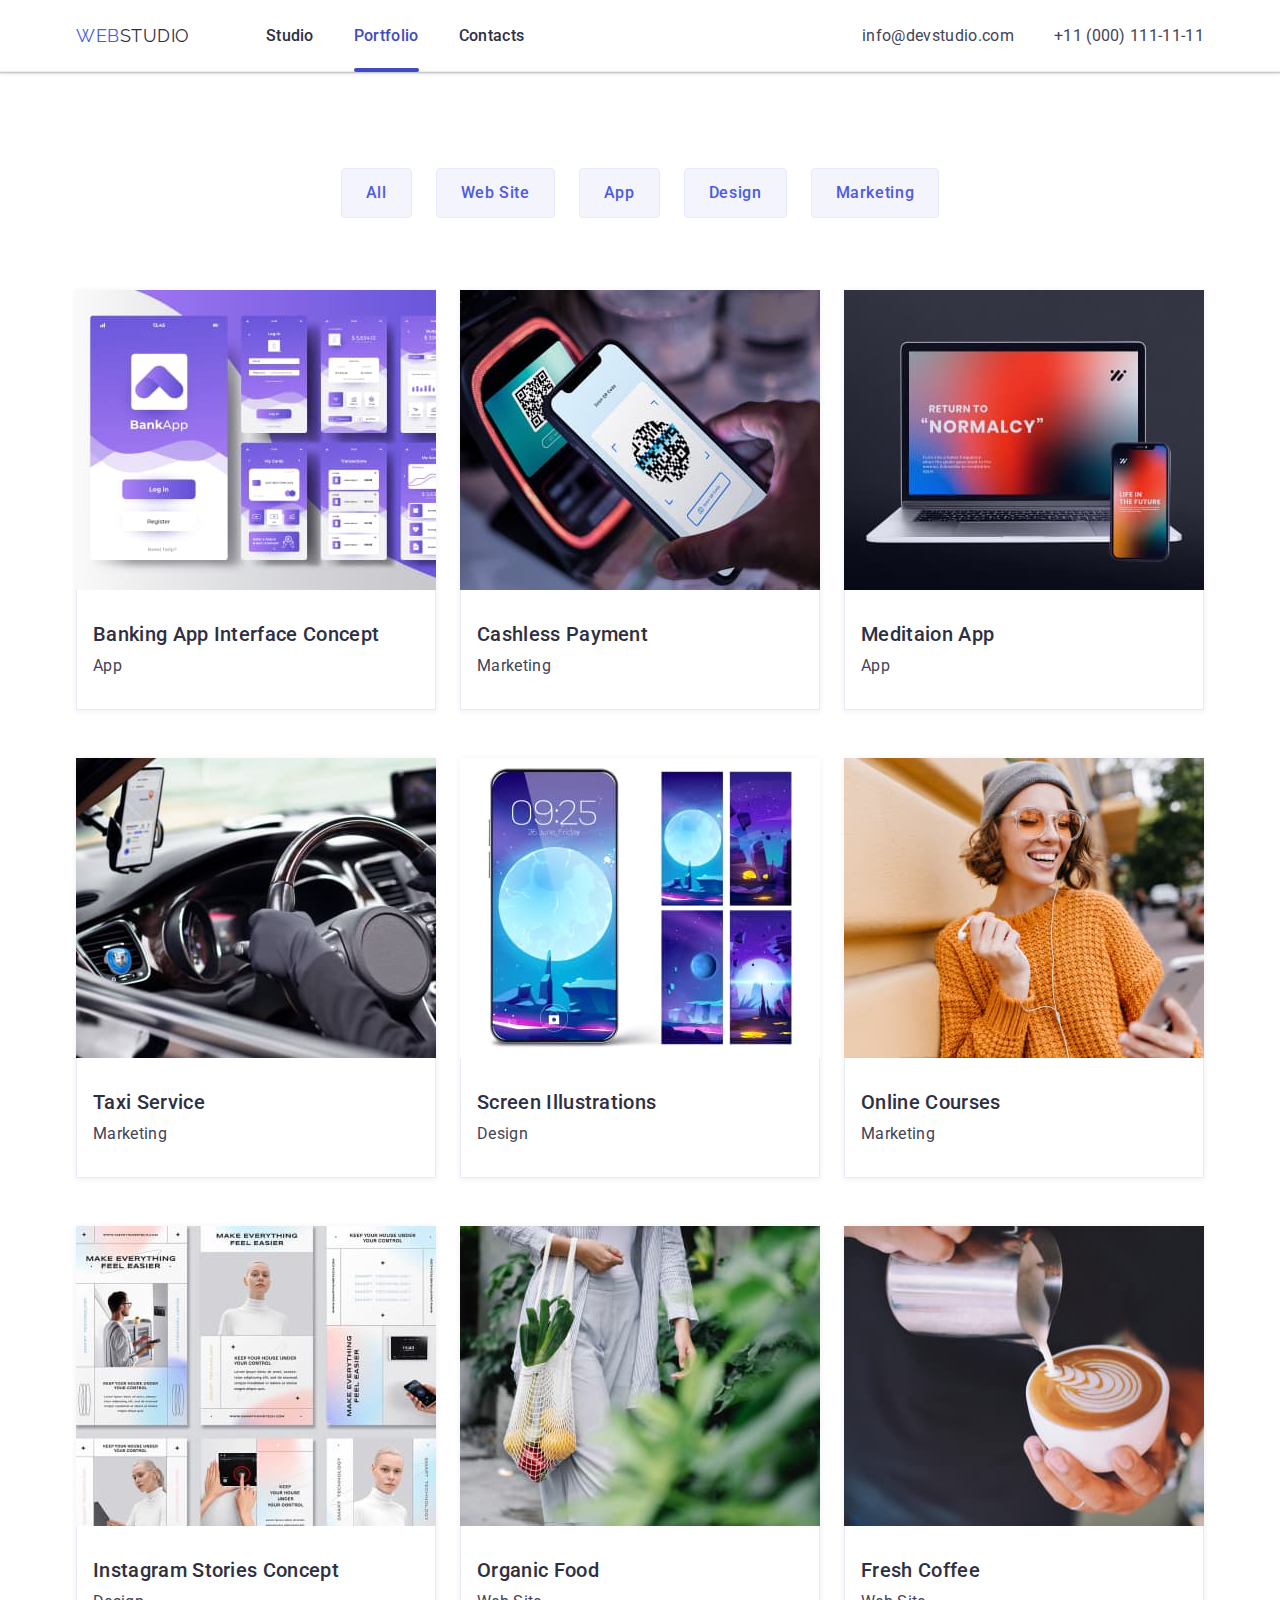
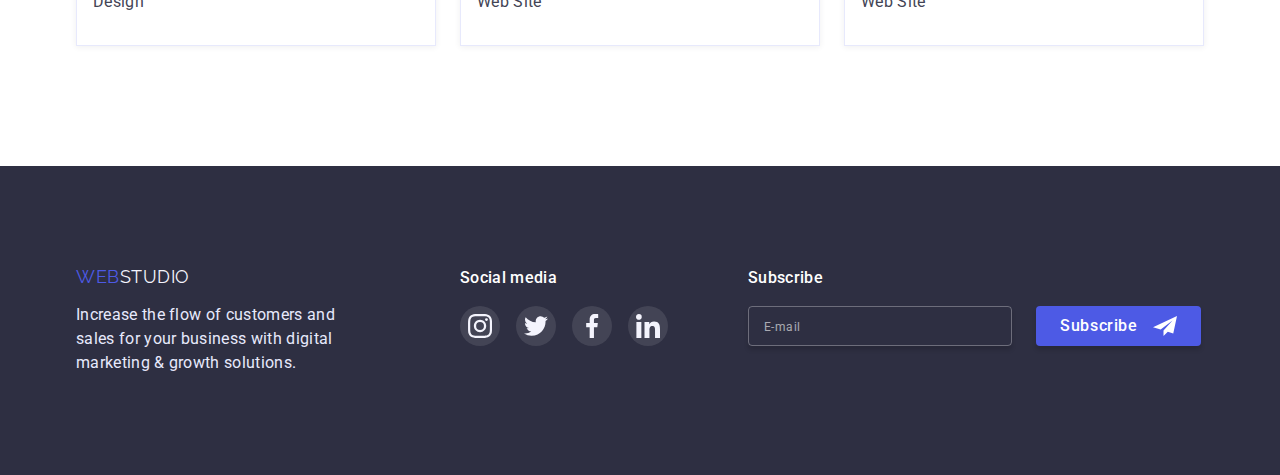
==== Portfolio.html @ 9fd2a257 "Initial commit" ====
<!DOCTYPE html>
<html lang="en">
  <head>
    <meta charset="UTF-8" />
    <meta http-equiv="X-UA-Compatible" content="IE=edge" />
    <meta name="viewport" content="width=device-width, initial-scale=1.0" />
    <title>WebStudio</title>
    <link rel="preconnect" href="https://fonts.googleapis.com" />
    <link rel="preconnect" href="https://fonts.gstatic.com" crossorigin />
    <link
      href="https://fonts.googleapis.com/css2?family=Raleway:wght@800&family=Roboto:wght@400;500;700&display=swap"
      rel="stylesheet"
    />
    <link
      rel="stylesheet"
      href="https://cdnjs.cloudflare.com/ajax/libs/modern-normalize/1.1.0/modern-normalize.min.css"
    />
    <link rel="stylesheet" href="./css/styles.css" />
  </head>

  <body>
    <!--Header-->
    <header class="header-page">
      <div class="header-cntnr container">
        <nav class="header-nav">
          <a href="./index.html" class="header-logo logo"
            ><span class="accent">Web</span>Studio</a
          >
          <ul class="header-menu list">
            <li class="menu-item">
              <a href="./index.html" class="navigation">Studio</a>
            </li>
            <li class="menu-item">
              <a href="./Portfolio.html" class="navigation current"
                >Portfolio</a
              >
            </li>
            <li class="menu-item">
              <a href="" class="navigation">Contacts</a>
            </li>
          </ul>
        </nav>
        <address>
          <ul class="addrss list">
            <li class="addrss-item">
              <a href="mailto:info@devstudio.com" class="email"
                >info@devstudio.com</a
              >
            </li>
            <li class="addrss-item">
              <a href="tel:+110001111111" class="tel">+11 (000) 111-11-11</a>
            </li>
          </ul>
        </address>
      </div>
    </header>

    <main>
      <!--Cards-->
      <section class="cards">
        <div class="container">
          <h1 class="visually-hidden">Cards</h1>
          <ul class="filter-cards list">
            <li class="filter-item">
              <button type="button" class="filter-btn">All</button>
            </li>
            <li class="filter-item">
              <button type="button" class="filter-btn">Web Site</button>
            </li>
            <li class="filter-item">
              <button type="button" class="filter-btn">App</button>
            </li>
            <li class="filter-item">
              <button type="button" class="filter-btn">Design</button>
            </li>
            <li class="filter-item">
              <button type="button" class="filter-btn">Marketing</button>
            </li>
          </ul>
          <h2 class="visually-hidden">Projects</h2>
          <ul class="cards-list list">
            <li class="card-item">
              <a href="" class="card-link"
                ><div class="wrapper-overlay">
                  <img
                    src="./images/banking.jpg"
                    alt="Banking App"
                    width="360"
                    height="300"
                  />
                  <p class="overlay">
                    14 Stylish and User-Friendly App Design Concepts · Task
                    Manager App · Calorie Tracker App · Exotic Fruit Ecommerce
                    App · Cloud Storage App
                  </p>
                </div>
                <div class="card-content">
                  <h3 class="card-ttl ttl">Banking App Interface Concept</h3>
                  <p>App</p>
                </div></a
              >
            </li>
            <li class="card-item">
              <a href="" class="card-link"
                ><div class="wrapper-overlay">
                  <img
                    src="./images/qrcode.jpg"
                    alt="QR code"
                    width="360"
                    height="300"
                  />
                  <p class="overlay">
                    14 Stylish and User-Friendly App Design Concepts · Task
                    Manager App · Calorie Tracker App · Exotic Fruit Ecommerce
                    App · Cloud Storage App
                  </p>
                </div>
                <div class="card-content">
                  <h3 class="card-ttl ttl">Cashless Payment</h3>
                  <p>Marketing</p>
                </div></a
              >
            </li>
            <li class="card-item">
              <a href="" class="card-link"
                ><div class="wrapper-overlay">
                  <img
                    src="./images/notebook.jpg"
                    alt="Notebook"
                    width="360"
                    height="300"
                  />
                  <p class="overlay">
                    14 Stylish and User-Friendly App Design Concepts · Task
                    Manager App · Calorie Tracker App · Exotic Fruit Ecommerce
                    App · Cloud Storage App
                  </p>
                </div>
                <div class="card-content">
                  <h3 class="card-ttl ttl">Meditaion App</h3>
                  <p>App</p>
                </div></a
              >
            </li>
            <li class="card-item">
              <a href="" class="card-link"
                ><div class="wrapper-overlay">
                  <img
                    src="./images/car.jpg"
                    alt="Car steering wheel"
                    width="360"
                    height="300"
                  />
                  <p class="overlay">
                    14 Stylish and User-Friendly App Design Concepts · Task
                    Manager App · Calorie Tracker App · Exotic Fruit Ecommerce
                    App · Cloud Storage App
                  </p>
                </div>
                <div class="card-content">
                  <h3 class="card-ttl ttl">Taxi Service</h3>
                  <p>Marketing</p>
                </div></a
              >
            </li>
            <li class="card-item">
              <a href="" class="card-link"
                ><div class="wrapper-overlay">
                  <img
                    src="./images/cellphone.jpg"
                    alt="Cellphone"
                    width="360"
                    height="300"
                  />
                  <p class="overlay">
                    14 Stylish and User-Friendly App Design Concepts · Task
                    Manager App · Calorie Tracker App · Exotic Fruit Ecommerce
                    App · Cloud Storage App
                  </p>
                </div>
                <div class="card-content">
                  <h3 class="card-ttl ttl">Screen Illustrations</h3>
                  <p>Design</p>
                </div></a
              >
            </li>
            <li class="card-item">
              <a href="" class="card-link"
                ><div class="wrapper-overlay">
                  <img
                    src="./images/girl.jpg"
                    alt="Girl"
                    width="360"
                    height="300"
                  />
                  <p class="overlay">
                    14 Stylish and User-Friendly App Design Concepts · Task
                    Manager App · Calorie Tracker App · Exotic Fruit Ecommerce
                    App · Cloud Storage App
                  </p>
                </div>
                <div class="card-content">
                  <h3 class="card-ttl ttl">Online Courses</h3>
                  <p>Marketing</p>
                </div></a
              >
            </li>
            <li class="card-item">
              <a href="" class="card-link"
                ><div class="wrapper-overlay">
                  <img
                    src="./images/persons.jpg"
                    alt="Persons"
                    width="360"
                    height="300"
                  />
                  <p class="overlay">
                    14 Stylish and User-Friendly App Design Concepts · Task
                    Manager App · Calorie Tracker App · Exotic Fruit Ecommerce
                    App · Cloud Storage App
                  </p>
                </div>
                <div class="card-content">
                  <h3 class="card-ttl ttl">Instagram Stories Concept</h3>
                  <p>Design</p>
                </div></a
              >
            </li>
            <li class="card-item">
              <a href="" class="card-link"
                ><div class="wrapper-overlay">
                  <img
                    src="./images/fruit.jpg"
                    alt="Fruit"
                    width="360"
                    height="300"
                  />
                  <p class="overlay">
                    14 Stylish and User-Friendly App Design Concepts · Task
                    Manager App · Calorie Tracker App · Exotic Fruit Ecommerce
                    App · Cloud Storage App
                  </p>
                </div>
                <div class="card-content">
                  <h3 class="card-ttl ttl">Organic Food</h3>
                  <p>Web Site</p>
                </div></a
              >
            </li>
            <li class="card-item">
              <a href="" class="card-link"
                ><div class="wrapper-overlay">
                  <img
                    src="./images/coffee.jpg"
                    alt="Coffee"
                    width="360"
                    height="300"
                  />
                  <p class="overlay">
                    14 Stylish and User-Friendly App Design Concepts · Task
                    Manager App · Calorie Tracker App · Exotic Fruit Ecommerce
                    App · Cloud Storage App
                  </p>
                </div>
                <div class="card-content">
                  <h3 class="card-ttl ttl">Fresh Coffee</h3>
                  <p>Web Site</p>
                </div></a
              >
            </li>
          </ul>
        </div>
      </section>
    </main>

    <!--Підвал-->
    <footer class="ftr">
      <div class="ftr-cntnr container">
        <div class="ftr-motto">
          <a href="./index.html" class="ftr-logo logo"
            ><span class="accent">Web</span>Studio</a
          >
          <p>
            Increase the flow of customers and sales for your business with
            digital marketing & growth solutions.
          </p>
        </div>
        <div class="net-container">
          <p class="txt-ttl-ftr">Social media</p>
          <ul class="ftr-net-list net-list list">
            <li class="ftr-net-item net-item">
              <a href="" class="ftr-net-link net-link">
                <svg class="net-icon" width="24px" height="24px">
                  <use href="./images/icons.svg#icon-instagram"></use>
                </svg>
              </a>
            </li>
            <li class="ftr-net-item net-item">
              <a href="" class="ftr-net-link net-link">
                <svg class="net-icon" width="24px" height="24px">
                  <use href="./images/icons.svg#icon-twitter"></use>
                </svg>
              </a>
            </li>
            <li class="ftr-net-item net-item">
              <a href="" class="ftr-net-link net-link">
                <svg class="net-icon" width="24px" height="24px">
                  <use href="./images/icons.svg#icon-facebook"></use>
                </svg>
              </a>
            </li>
            <li class="ftr-net-item net-item">
              <a href="" class="ftr-net-link net-link">
                <svg class="net-icon" width="24px" height="24px">
                  <use href="./images/icons.svg#icon-linkedin"></use>
                </svg>
              </a>
            </li>
          </ul>
        </div>
        <div class="container-subscribe">
          <p class="txt-ttl-ftr">Subscribe</p>
          <form class="subscribe-form">
            <div class="wrapper-ftr-input">
              <input
                type="email"
                name="email-subscribe"
                id="subscribe-input"
                class="ftr-input"
                placeholder=" "
              />
              <label for="subscribe-input" class="subscribe-label"
                ><span class="txt-ftr-lbl">E-mail</span></label
              >
            </div>
            <div class="wrapper-ftr-btn">
              <button type="submit" class="btn btn-ftr">Subscribe</button>
              <svg class="icon-subscribe" width="24" height="24">
                <use href="./images/icons.svg#icon-subscribe"></use>
              </svg>
            </div>
          </form>
        </div>
      </div>
    </footer>
  </body>
</html>
---- css/styles.css ----
/* основний колір текста #434455;*/
/* колір текста другої частини лого хедера, навігація та заголовки #2E2F42; */
/* колір текста героя  #FFFFFF; */
/* колір першої частини текста лого і кнопки #4D5AE5 * /
/* колір кнопки при hover та навігації при актів  #404BBF */
/* колір другої частини лого футера #F4F4FD */
/* колір текста футера #E7E9FC; */
/* бекграунд головний  #FFFFFF */
/* бекграунд другорядний #F4F4FD */
/* бекграунд темних секцій #2E2F42 */

:root {
    --primary-text-color:#434455;
    --title-text-color:#2E2F42;
    --hero-text-color: #FFFFFF;
    --footer-text-color: #E7E9FC;
    --footer-second-text: #FFFFFF;
    --footer-bg-icon: rgba(255, 255, 255, 0.1);
    --footer-bg-hover-icon: #31D0AA;
    --ftr-txt-label: rgba(255, 255, 255, 0.6);
    --ftr-border-input: rgba(255, 255, 255, 0.3);
    --primary-background-color: #FFFFFF;
    --hero-footer-background-color: #2E2F42;
    --button-background-color: #4D5AE5;
    --modal-back-color: rgba(46, 47, 66, 0.4);
    --modal-background-color: #FCFCFC;
    --modal-btn-background-color: #E7E9FC;
    --modal-border-input: rgba(33, 33, 33, 0.2);
    --modal-label-txt: #8E8F99;
    --modal-txt-accept: #757575;
    --modal-txt-placeholder: rgba(117, 117, 117, 0.5);
    --modal-txt-comment: #000;
    --activ-hover-color: #404BBF;
    --secondary-background-color: #F4F4FD;
    --accent-color: #4D5AE5;
    --logo-footer-second-part: #F4F4FD;
    --hover-text-color-prtfl: #FFFFFF;
    --border-customers-link: #8E8F99;
    --border-modal-btn: rgba(0, 0, 0, 0.1);
    --fill-customer-icon: #AFB1B8;
    --fill-modal-icon: #2E2F42;
    --border-portfolio: #E7E9FC;
    --text-overlay: #F4F4FD;
    --main-text-font: 'Roboto', sans-serif;
    --logo-text-font: 'Raleway', sans-serif;
    --cubic: 0.4, 0, 0.2, 1; 
    --transition-duration: 250ms;
}

body {
    color: var(--primary-text-color);
    background-color: var(--primary-background-color);
    font-family: var(--main-text-font);
    font-size: 16px;
    line-height: 1.5;
    letter-spacing: 0.02em;
}

/* Загальні налаштування контейнера */

.container {
    width: 1158px;
    margin-left: auto;
    margin-right: auto;
    padding-left: 15px;
    padding-right: 15px;
    /* outline: 2px solid tomato; */
}

/* Зкинути крапки */
.list {
    list-style: none;
}

/* Зкидання відступів */
h1,
h2,
h3,
h4 {
    margin: 0;
}

p,
ul {
    margin-top: 0;
    margin-bottom: 0;
    padding-left: 0;
}

/* Перевизначення картинок в блоки */

img {
    display: block;
}

/* Загальні падінги у секцій */

.section {
    padding-top: 120px;
    padding-bottom: 120px;
}

/*  Заголовки */

.ttl {
    color: var(--title-text-color);
    text-transform: capitalize;
}

.visually-hidden {
    position: absolute;
    width: 1px;
    height: 1px;
    margin: -1px;
    border: 0;
    padding: 0;

    white-space: nowrap;
    clip-path: inset(100%);
    clip: rect(0 0 0 0);
    overflow: hidden;
    }

.values-title,
.name.ttl,
.card-ttl {
    margin-bottom: 8px;
    font-weight: 500;
    font-size: 20px;
    line-height: 1.2;
}

.services-title,
.team-title,
.customers-ttl {
    margin-bottom: 72px;
    text-align: center;
    font-weight: 700;
    font-size: 36px;
    line-height: 1.11;
    
}

/* Логотип */
.logo {
    font-family: var(--logo-text-font);
    font-size: 18px;
    letter-spacing: 0.03em;
    text-decoration: none;
    text-transform:uppercase;
}

.accent {
    color: var(--accent-color);
}

.header-logo {
    margin-right: 76px;
    line-height: 1.33;
}

.ftr-logo {
    display: inline-block;
    margin-bottom: 16px;
    line-height: 1.17;
    color: var(--logo-footer-second-part);
}

/* ========= Хедер ========= */

.header-cntnr {
    display: flex;
    justify-content: space-between;
    align-items: center;
}

.header-page {
    border-bottom: 1px solid var(--footer-text-color);
    box-shadow: 0px 2px 1px rgba(46, 47, 66, 0.08), 0px 1px 1px rgba(46, 47, 66, 0.16), 0px 1px 6px rgba(46, 47, 66, 0.08);
}

/* Навігація сайту */

.header-nav a {
    color: var(--title-text-color);
    text-decoration: none;
}

.header-nav,
.header-menu,
.addrss {
    display: flex;
}

.menu-item {
    position: relative;
}

.navigation {
    font-weight: 500;
    font-size: 16px;
    transition: color var(--transition-duration) cubic-bezier(var(--cubic));
}

.menu-item:not(:last-child),
.addrss-item:not(:last-child) {
    margin-right: 40px;
}

.navigation:hover,
.navigation:focus,
.navigation.current {
    color: var(--activ-hover-color);
}

.navigation.current::after {
    position: absolute;
    bottom: -1px;
    left: 0;
    display: block;
    content: '';
    width: 100%;
    height: 4px;
    background-color: var(--activ-hover-color);
    border-radius: 2px;
}

/* Адреса */

.addrss a {
    color: var(--primary-text-color);
    font-style: normal;
    text-decoration: none;
}

.tel,
.email {
    transition: color var(--transition-duration) cubic-bezier(var(--cubic));
}

.email:hover,
.tel:hover,
.email:focus,
.tel:focus {
    color: var(--activ-hover-color);
}

.header-cntnr a {
    display: block;
    padding-top: 24px;
    padding-bottom: 23px;
}

/* ================ Герой ====================== */

.hero {
    padding-top: 188px;
    padding-bottom: 188px;
    text-align: center;
    color: var(--hero-text-color);
    max-width: 1440px;
    min-height: 600px;
    margin: 0 auto;
    background-image: linear-gradient(rgba(46, 47, 66, 0.7), rgba(46, 47, 66, 0.7) ), url('../images/people-office.jpg');
    background-size: cover;
    background-repeat: no-repeat;
    background-position: center;
    background-color: #434455;
}

.hero-title {
    max-width: 494px;
    margin-bottom: 48px;
    margin-left: auto;
    margin-right: auto;
    font-size: 56px;
    line-height: 1.07;
    text-transform: capitalize;
    text-align: center;
}

.small {
    text-transform: none;
}

/* Кнопка */
.btn {
    /* min-width: 169px; */
    padding: 16px 32px;
    border-radius: 4px;
    border: none;
    margin-left: auto;
    margin-right: auto;

    color: var(--hero-text-color);
    background-color: var(--button-background-color);
    box-shadow: 0px 4px 4px rgba(0, 0, 0, 0.15);
    font-family: inherit;
    font-weight: 500;
    font-size: inherit;
    line-height: inherit;
    letter-spacing: 0.04em;
    cursor: pointer;
    transition: background-color var(--transition-duration) cubic-bezier(var(--cubic));
}
.btn:hover,
.btn:focus {
    background-color: var(--activ-hover-color);
}

/* ================= Цінності ================= */

.values {
    padding-bottom: 60px;
}

.values-list {
    display: flex;
    flex-wrap: wrap;
    gap: 24px;
}

.values-list li {
    flex-basis: calc((100% - 3*24px) / 4);
}

.values-icon {
    display: flex;
    width: 264px;
    height: 112px;
    justify-content: center;
    align-items: center;
    margin-bottom: 8px;
    background-color: var(--secondary-background-color);

}

/* ================== Сервіс ================== */

.services {
    padding-top: 60px;
}

.services-list {
    display: flex;
    flex-wrap: wrap;
    gap: 24px;
}

/* ================= Команда ====================== */

.team {
    background-color: var(--secondary-background-color);
}

.team-list {
    display: flex;
    flex-wrap: wrap;
    gap: 24px;
}

.team-item {
    flex-basis: calc((100% - 3*24px) / 4);
}

.name.ttl,
.team-item p {
    text-align: center;
}

.team-item p {
    margin-bottom: 8px;
}

.net-list {
    display: flex;
    justify-content: center;
}

.team-net-list {
    gap: 24px;
}

.net-link {
    display: flex;
    justify-content: center;
    align-items: center;
    width: 40px;
    height: 40px;
    border-radius: 50%;
}

.team-net-link {
    background-color: var(--accent-color);
    transition: background-color var(--transition-duration) cubic-bezier(var(--cubic));
}

.team-net-link:hover,
.team-net-link:focus {
    background-color: var(--activ-hover-color);
}

.team-content {
    background-color: var(--primary-background-color);
    padding-bottom: 32px;
    padding-top: 32px;
    box-shadow: 0px 1px 6px rgba(46, 47, 66, 0.08), 0px 1px 1px rgba(46, 47, 66, 0.16), 0px 2px 1px rgba(46, 47, 66, 0.08);
    border-radius: 0px 0px 4px 4px;
}

/* ============== customerS ===================*/

.customers {
    padding-top: 130px;
}

.customer-list {
    display: flex;
    flex-wrap: wrap;
    gap: 24px;
}

.customer-item {
    flex-basis: calc((100% - 5*24px) / 6);
    height: 88px;
}

.customer-link {
    width: 100%;
    height: 100%;
    display: flex;
    justify-content: center;
    align-items: center;
    border: 1px solid var(--border-customers-link);
    border-radius: 4px;
    transition: border-color var(--transition-duration) cubic-bezier(var(--cubic));
}

.customer-link svg {
    fill: var(--fill-customer-icon);
    transition: fill var(--transition-duration) cubic-bezier(var(--cubic));
}

.customer-link:is(:hover, :focus) {
    border-color: var(--activ-hover-color);
}

.customer-link:is(:hover, :focus) svg {
    fill: var(--activ-hover-color);
}

/* ==================== ФУТЕР =========== */
.ftr {
    padding-top: 100px;
    padding-bottom: 100px;
    color: var(--footer-text-color);
    background-color: var(--hero-footer-background-color);
}

.ftr-cntnr {
    display: flex;
    align-items: baseline;
}

.ftr-motto {
    margin-right: 120px;
}

.ftr-motto p {
    max-width: 264px;
}

.net-container {
    margin-right: 80px;
}

.txt-ttl-ftr {
    margin-bottom: 16px;
    font-weight: 500;
    color: var(--footer-second-text);
}

.ftr-net-list {
    gap: 16px;
}

.ftr-net-link {
    background-color: var(--footer-bg-icon);
    border-radius: 50%;
    transition: background-color var(--transition-duration) cubic-bezier(var(--cubic));
}

.ftr-net-link:hover,
.ftr-net-link:focus {
    background-color: var(--footer-bg-hover-icon);
}

.subscribe-form {
    display: flex;
    gap: 24px;
}

.wrapper-ftr-input {
    position: relative;
}

.subscribe-label {
    position: absolute;
    top: 50%;
    left: 16px;
    transform: translateY(-50%);

    transition: opacity var(--transition-duration) cubic-bezier(var(--cubic));
}

.txt-ftr-lbl {
    font-size: 12px;
    line-height: 2;
    letter-spacing: 0.04em;
    color: var(--ftr-txt-label);
}

.ftr-input {
    width: 264px;
    height: 40px;
    padding: 8px 16px;

    font-size: 12px;
    line-height: 2;
    letter-spacing: 0.04em;
    color: var(--footer-second-text);
    
    background-color: transparent;
    border: 1px solid var(--ftr-border-input);
    box-shadow: 0px 4px 4px rgba(0, 0, 0, 0.15);
    border-radius: 4px;
}

.ftr-input:focus + .subscribe-label,
.ftr-input:not(:placeholder-shown) + .subscribe-label {
    opacity: 0;
}

.wrapper-ftr-btn {
    position: relative;
}

.btn-ftr {
    width: 165px;
    padding: 8px 24px;
    text-align: left;
}

.icon-subscribe {
    position: absolute;
    top: 50%;
    right: 24px;
    transform: translateY(-50%);
}

/* ============== Модальне вікно ============== */

.backdrop {
    position: fixed;
    top: 0;
    left: 0;
    z-index: 100;
    width: 100%;
    height: 100%;
    background-color: var(--modal-back-color);

    transition: transform 1000ms, opacity var(--transition-duration) cubic-bezier(var(--cubic));
}

.backdrop.is-hidden {
    visibility: hidden;
    opacity: 0;
    pointer-events: none;
    transform: translate(-100%, 0) scale(0.1) rotate(180deg);
}

.modal {
    position: absolute;
    top: 50%;
    left: 50%;
    width: 408px;
    min-height: 576px;

    padding: 72px 24px 24px;
    background-color: var(--modal-background-color);
    box-shadow: 0px 1px 1px rgba(0, 0, 0, 0.14), 0px 1px 3px rgba(0, 0, 0, 0.12), 0px 2px 1px rgba(0, 0, 0, 0.2);
    border-radius: 4px;
    transform: translate(-50%, -50%);
}

.modal-close-btn {
    position: absolute;
    top: 24px;
    right: 24px;
    display: flex;
    justify-content: center;
    align-items: center;
    width: 24px;
    height: 24px;
    padding: 0;
    background-color: var(--modal-btn-background-color);
    border: 1px solid var(--border-modal-btn);
    border-radius: 50%;
    cursor: pointer;
    transition: background-color var(--transition-duration) cubic-bezier(var(--cubic));

}

.modal-close-btn:hover,
.modal-close-btn:focus {
background-color: var(--activ-hover-color);
}

.modal-close-svg {
    transition: fill var(--transition-duration) cubic-bezier(var(--cubic));
}

.modal-close-btn:hover .modal-close-svg,
.modal-close-btn:focus .modal-close-svg {
    fill: var(--hover-text-color-prtfl);
}

.form-ttl {
    margin-bottom: 14px;
    font-weight: 500;
    text-align: center;
    color: var(--title-text-color);
}

.txt-mdl-lbl-first-last {
    font-size: 12px;
    line-height: 1.33;
    letter-spacing: 0.04em;
}

.txt-mdl-lbl-first {
    color: var(--modal-label-txt);
}

.txt-mdl-lbl-last {
    color: var(--modal-txt-accept);
}

.txt-mdl-lbl {
    font-size: 12px;
    line-height: 1.17;
    letter-spacing: 0.01em;
    color: var(--modal-label-txt);
}

.modal-label {
    display: flex;
    flex-direction: column;
    gap: 4px;
    margin-bottom: 8px;
}

.wrapper-icon-input {
    position: relative;
}

.modal-input {
    width: 100%;
    height: 40px;
    padding: 11px 38px;
    background-color: transparent;
    border: 1px solid var(--modal-border-input);
    border-radius: 4px;

    font-size: 18px;
    line-height: inherit;
    letter-spacing: inherit;
    color: var(--modal-txt-comment);

    transition: border-color var(--transition-duration) cubic-bezier(var(--cubic));
}

.icon-input {
    position: absolute;
    top: 50%;
    left: 16px;
    transform: translateY(-50%);
    fill: var(--fill-modal-icon);
    
    transition: fill var(--transition-duration) cubic-bezier(var(--cubic));
    }

.modal-input:focus + .icon-input {
    fill: var(--accent-color);
}

.modal-input:focus,
.modal-textarea:focus {
    outline: none;
    border-color: var(--accent-color);
}

.mdl-lbl-cmmnt {
    margin-bottom: 16px;
}

.modal-textarea {
    width: 100%;
    height: 138px;
    resize: none;
    border-radius: 4px;
    padding: 8px 16px;
    overflow: auto;

    font-size: 18px;
    line-height: inherit;
    letter-spacing: inherit;
    color: var(--modal-txt-comment);
}

.modal-textarea::placeholder {
    font-size: 12px;
    line-height: 1.17;
    letter-spacing: 0.04em;
    color: var(--modal-txt-placeholder);
}

.icon-click-wrap {
    position: relative;
    display: inline-block;
    width: 16px;
    height: 16px;
    border: 1.25px solid var(--fill-modal-icon);
    border-radius: 2px;
}

.icon-click {
    position: absolute;
    top: 50%;
    left: 50%;
    transform: translate(-50%, -50%);
    opacity: 0;
}

.modal-input-accept:checked + .modal-label-accept > .icon-click-wrap {
    background-color: var(--activ-hover-color);
    border: 1.25px solid var(--activ-hover-color);
}

.modal-input-accept:checked + .modal-label-accept .icon-click {
    opacity: 1;
}

.modal-input-accept:focus + .modal-label-accept > .icon-click-wrap {
    outline: 1px solid var(--accent-color);
}

 .modal-label-accept {
    display: flex;
    gap: 8px;
    align-items: center;
    margin-bottom: 24px;
}
/*
 .modal-label-accept::before {
    content: '';
    display: block;
    width: 16px;
    height: 16px;
    border: 1.25px solid var(--fill-modal-icon);
    border-radius: 2px;
}

.modal-input-accept:checked + .modal-label-accept::before {
background-color: var(--activ-hover-color);
border: 1.25px solid var(--activ-hover-color);
background-image: url(../images/click.svg);
background-position: center;
background-repeat: no-repeat;
}

.modal-input-accept:focus + .modal-label-accept::before {
    outline: 1px solid var(--accent-color);
} */

.btn-submit {
    min-width: 169px;
    display: block;
}

/* =============== Портфоліо ===================== */

.cards {
    padding-top: 96px;
    padding-bottom: 120px;
}

.filter-cards {
    display: flex;
    justify-content: center;
    margin-bottom: 72px;
}

.filter-btn {
    padding: 12px 24px;
    border: 1px solid var(--footer-text-color);
    border-radius: 4px;
    color: var(--accent-color);
    background-color: var(--secondary-background-color);
    font-family: inherit;
    font-weight: 500;
    font-size: inherit;
    line-height: inherit;
    letter-spacing: 0.04em;
    cursor: pointer;
    transition: color var(--transition-duration) cubic-bezier(var(--cubic)), background-color var(--transition-duration) cubic-bezier(var(--cubic)), box-shadow var(--transition-duration) cubic-bezier(var(--cubic)); 
}

.filter-btn:hover,
.filter-btn:focus,
.filter-btn:active {
    color: var(--hover-text-color-prtfl);
    background-color: var(--activ-hover-color);
    box-shadow: 0px 3px 1px rgba(0, 0, 0, 0.1), 0px 2px 1px rgba(0, 0, 0, 0.08), 0px 2px 2px rgba(0, 0, 0, 0.12);
}

.filter-item:not(:last-child) {
    margin-right: 24px;
}

.cards-list {
    display: flex;
    flex-wrap: wrap;
    row-gap: 48px;
    column-gap: 24px;
}

.card-item {
    flex-basis: calc((100% - 2*24px) / 3);
}

.card-link {
    display: block;
    text-decoration: none;
    color: var(--primary-text-color);
    box-shadow: 0px 1px 6px rgba(46, 47, 66, 0.08);
    transition: box-shadow var(--transition-duration) cubic-bezier(var(--cubic));
}

.wrapper-overlay {
    position: relative;
    overflow: hidden;
}

.overlay {
    position: absolute;
    top: 0;
    left: 0;
    width: 100%;
    height: 100%;
    padding: 40px 32px;
    background-color: var(--accent-color);
    color: var(--text-overlay);
    overflow: auto;
    transform: translateY(100%);
    transition: transform var(--transition-duration) cubic-bezier(var(--cubic));
}

.card-link:hover .overlay,
.card-link:focus .overlay {
    transform: translateY(0px);
}

.card-content {
    padding-top: 32px;
    padding-bottom: 31px;
    padding-left: 16px;
    border-bottom: 1px solid var(--border-portfolio);
    border-left: 1px solid var(--border-portfolio);
    border-right: 1px solid var(--border-portfolio);
}

.card-link:hover, 
.card-link:focus  {
    box-shadow: 0px 1px 6px rgba(46, 47, 66, 0.08), 0px 1px 1px rgba(46, 47, 66, 0.16), 0px 2px 1px rgba(46, 47, 66, 0.08);
}
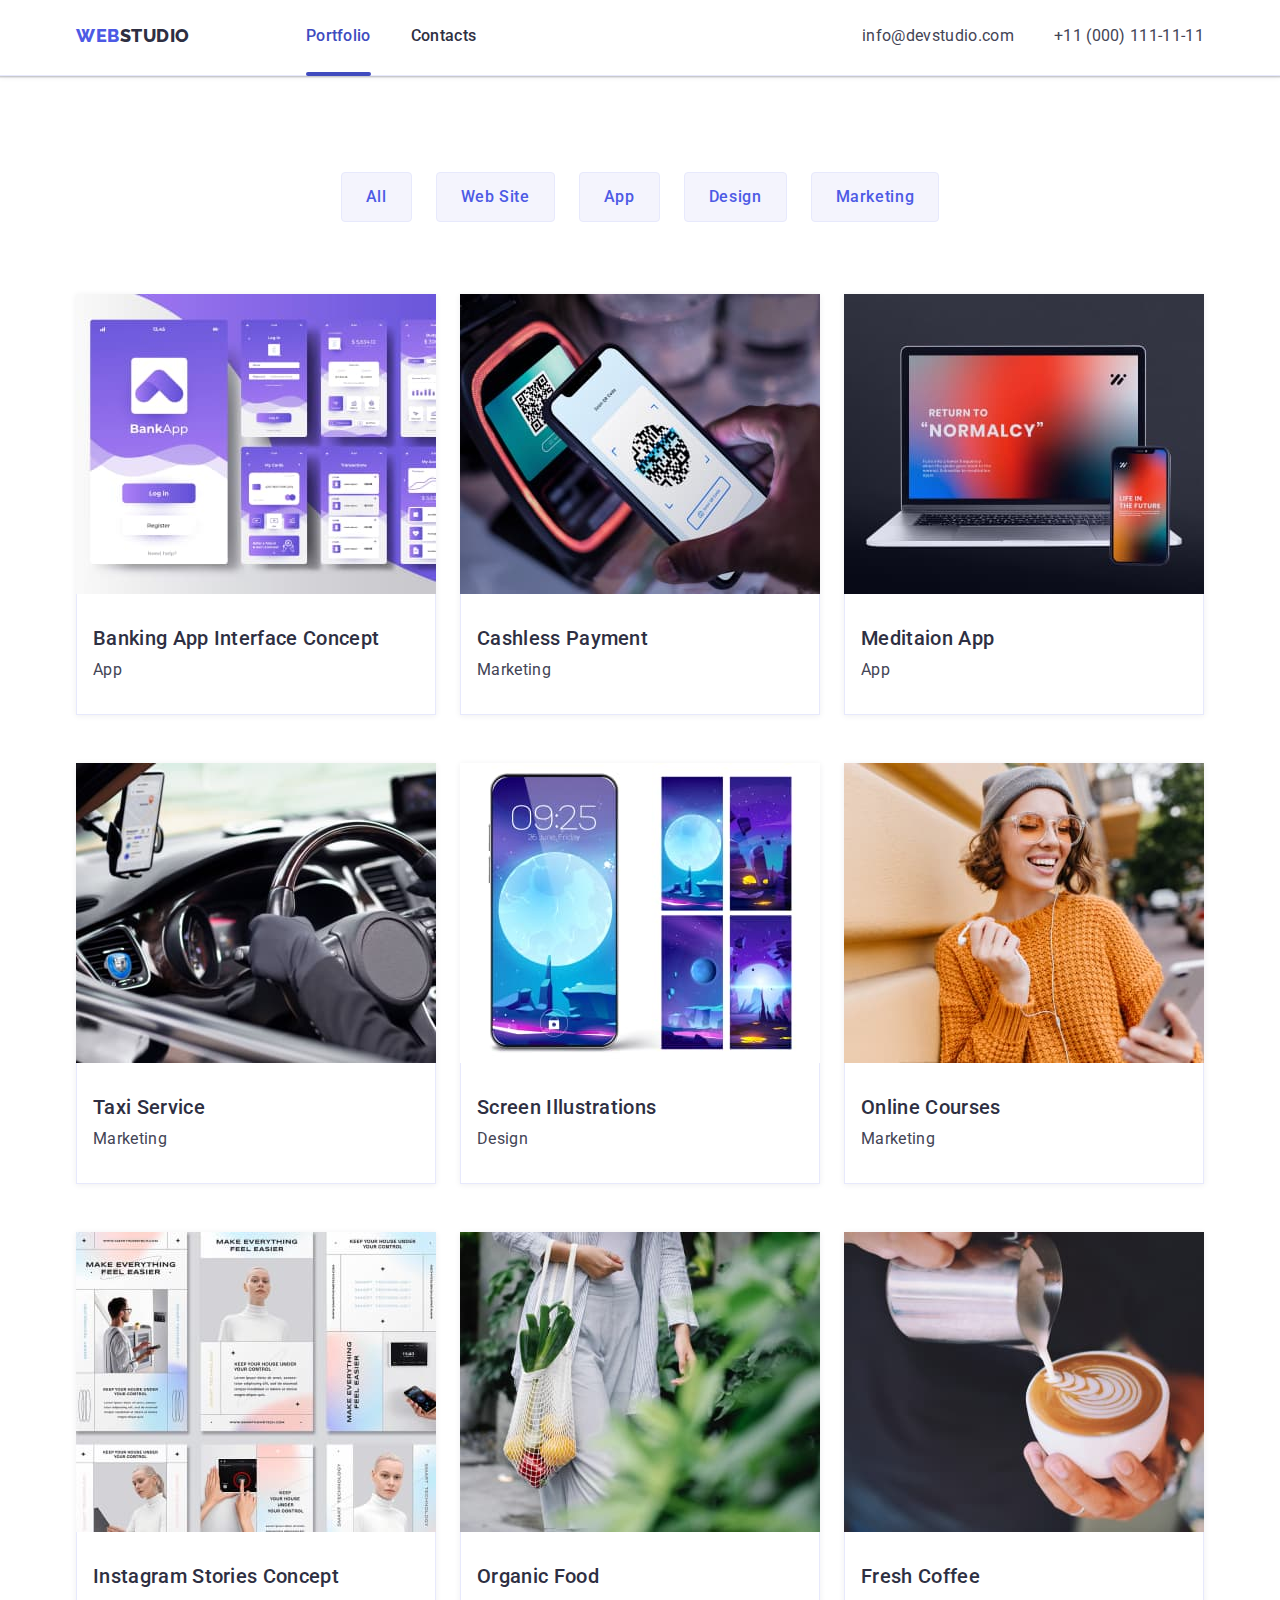
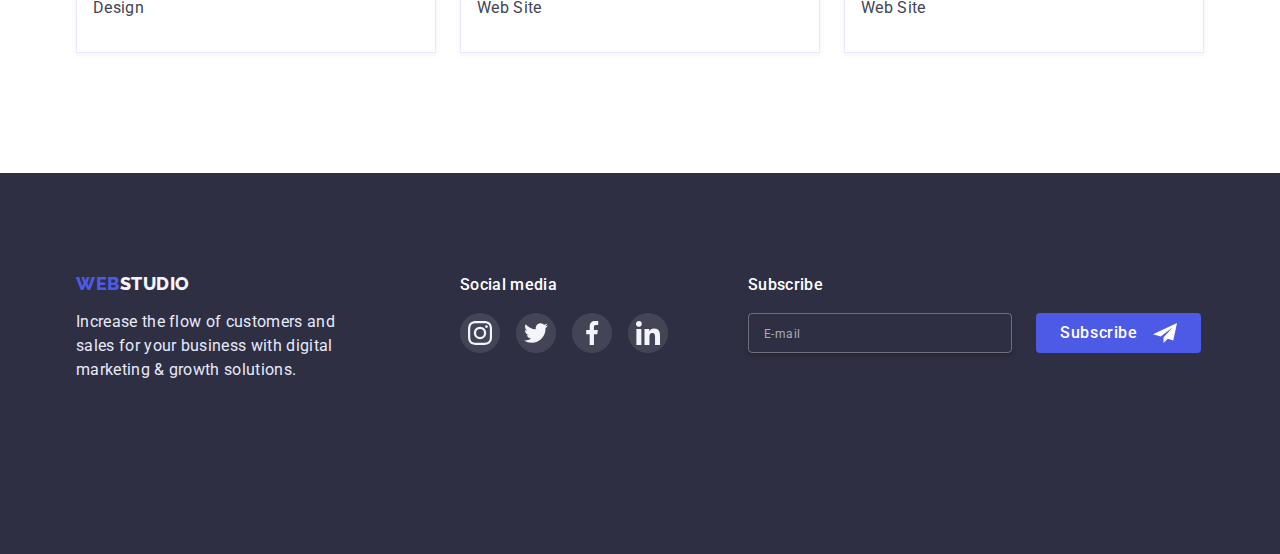
==== commit d54c6394: "Portfolio" ====
--- a/Portfolio.html
+++ b/Portfolio.html
@@ -28,18 +28,20 @@
           >
           <ul class="header-menu list">
             <li class="menu-item">
-              <a href="./index.html" class="navigation">Studio</a>
             </li>
             <li class="menu-item">
-              <a href="./Portfolio.html" class="navigation current"
-                >Portfolio</a
-              >
+              <a href="./Portfolio.html" class="navigation current">Portfolio</a>
             </li>
             <li class="menu-item">
               <a href="" class="navigation">Contacts</a>
             </li>
           </ul>
         </nav>
+        <button type="button" class="mobile-menu-btn js-open-menu">
+          <svg width="32" height="22" class="mbl-menu-icon">
+            <use href="./images/icons.svg#icon-charm_menu-hamburger"></use>
+          </svg>
+        </button>
         <address>
           <ul class="addrss list">
             <li class="addrss-item">
@@ -52,6 +54,75 @@
             </li>
           </ul>
         </address>
+      </div>
+
+      <div class="mobile-menu js-menu-container">
+        <div class="mobile-menu-container">
+          <button
+            type="button"
+            class="mobile-close-btn js-close-menu"
+            data-modal-close
+          >
+            <svg class="modal-close-svg" width="8" height="8">
+              <use href="./images/icons.svg#icon-close-black"></use>
+            </svg>
+          </button>
+          <ul class="mobile-menu-list list">
+            <li class="mobile-menu-item">
+              <a href="./index.html" class="mobile-navigation">Studio</a>
+            </li>
+            <li class="mobile-menu-item">
+              <a href="./Portfolio.html" class="mobile-navigation">Portfolio</a>
+            </li>
+            <li class="mobile-menu-item">
+              <a href="" class="mobile-navigation mobile-navigation"
+                >Contacts</a
+              >
+            </li>
+          </ul>
+          <ul class="mobile-addrss-list list">
+            <li class="mobile-addrss-item">
+              <a href="tel:+110001111111" class="mobile-tel"
+                >+11 (000) 111-11-11</a
+              >
+            </li>
+            <li class="mobile-addrss-item">
+              <a href="mailto:info@devstudio.com" class="mobile-email"
+                >info@devstudio.com</a
+              >
+            </li>
+          </ul>
+          <ul class="mobile-net-list net-list list">
+            <li class="team-net-item net-item">
+              <a href="" class="mobile-net-link net-link">
+                <svg class="net-icon" width="24" height="24">
+                  <use href="./images/icons.svg#icon-instagram"></use>
+                </svg>
+              </a>
+            </li>
+            <li class="mobile-net-item net-item">
+              <a href="" class="mobile-net-link net-link">
+                <svg class="net-icon" width="24" height="24">
+                  <use href="./images/icons.svg#icon-twitter"></use>
+                </svg>
+              </a>
+            </li>
+            <li class="mobile-net-item net-item">
+              <a href="" class="mobile-net-link net-link">
+                <svg class="net-icon" width="24" height="24">
+                  <use href="./images/icons.svg#icon-facebook"></use>
+                </svg>
+              </a>
+            </li>
+            <li class="mobile-net-item net-item">
+              <a href="" class="mobile-net-link net-link">
+                <svg class="net-icon" width="24" height="24">
+                  <use href="./images/icons.svg#icon-linkedin"></use>
+                </svg>
+              </a>
+            </li>
+          </ul>
+        </div>
       </div>
     </header>
 
@@ -82,12 +153,63 @@
             <li class="card-item">
               <a href="" class="card-link"
                 ><div class="wrapper-overlay">
-                  <img
-                    src="./images/banking.jpg"
-                    alt="Banking App"
-                    width="360"
-                    height="300"
-                  />
+                  <!-- <picture>
+                    <source
+                      srcset="
+                        ./images/banking-desktop.jpg    360w,
+                        ./images/banking-desktop@2x.jpg 720w
+                      "
+                      media="(min-width: 1200px)"
+                    />
+                    <source
+                      srcset="
+                        ./images/banking-tablet.jpg    356w,
+                        ./images/banking-tablet@2x.jpg 712w
+                      "
+                      media="(min-width: 768px)"
+                    />
+                    <source
+                      srcset="
+                        ./images/banking-mobile.jpg    396w,
+                        ./images/banking-mobile@2x.jpg 792w
+                      "
+                      media="(max-width: 767px)"
+                    />
+                    <img
+                      src="./images/banking-mobile.jpg"
+                      alt="Banking App"
+                      sizes="(min-width: 1200px) 33w, (min-width: 768px) 50w,
+                    (max-width: 767px) 100w"
+                    />
+                  </picture> -->
+                  <picture>
+                    <source
+                      srcset="
+                        ./images/banking-desktop.jpg    1x,
+                        ./images/banking-desktop@2x.jpg 2x
+                      "
+                      media="(min-width: 1200px)"
+                    />
+                    <source
+                      srcset="
+                        ./images/banking-tablet.jpg    1x,
+                        ./images/banking-tablet@2x.jpg 2x
+                      "
+                      media="(min-width: 768px)"
+                    />
+                    <source
+                      srcset="
+                        ./images/banking-mobile.jpg    1x,
+                        ./images/banking-mobile@2x.jpg 2x
+                      "
+                      media="(max-width: 767px)"
+                    />
+                    <img
+                      src="./images/banking-mobile.jpg"
+                      alt="Banking App"
+
+                    />
+                  </picture>
                   <p class="overlay">
                     14 Stylish and User-Friendly App Design Concepts · Task
                     Manager App · Calorie Tracker App · Exotic Fruit Ecommerce
@@ -103,12 +225,30 @@
             <li class="card-item">
               <a href="" class="card-link"
                 ><div class="wrapper-overlay">
-                  <img
-                    src="./images/qrcode.jpg"
-                    alt="QR code"
-                    width="360"
-                    height="300"
-                  />
+                  <picture>
+                    <source
+                      srcset="
+                        ./images/qrcode-desktop.jpg    1x,
+                        ./images/qrcode-desktop@2x.jpg 2x
+                      "
+                      media="(min-width: 1200px)" />
+                    <source
+                      srcset="
+                        ./images/qrcode-tablet.jpg    1x,
+                        ./images/qrcode-tablet@2x.jpg 2x
+                      "
+                      media="(min-width: 768px)" />
+                    <source
+                      srcset="
+                        ./images/qrcode-mobile.jpg    1x,
+                        ./images/qrcode-mobile@2x.jpg 2x
+                      "
+                      media="(max-width: 767px)" />
+                    <img
+                      src="./images/qrcode-mobile.jpg"
+                      alt="QR code"
+
+                  /></picture>
                   <p class="overlay">
                     14 Stylish and User-Friendly App Design Concepts · Task
                     Manager App · Calorie Tracker App · Exotic Fruit Ecommerce
@@ -124,12 +264,31 @@
             <li class="card-item">
               <a href="" class="card-link"
                 ><div class="wrapper-overlay">
-                  <img
-                    src="./images/notebook.jpg"
-                    alt="Notebook"
-                    width="360"
-                    height="300"
-                  />
+                  <picture>
+                    <source
+                      srcset="
+                        ./images/notebook-desktop.jpg    1x,
+                        ./images/notebook-desktop@2x.jpg 2x
+                      "
+                      media="(min-width: 1200px)" />
+                    <source
+                      srcset="
+                        ./images/notebook-tablet.jpg    1x,
+                        ./images/notebook-tablet@2x.jpg 2x
+                      "
+                      media="(min-width: 768px)" />
+                    <source
+                      srcset="
+                        ./images/notebook-mobile.jpg    1x,
+                        ./images/notebook-mobile@2x.jpg 2x
+                      "
+                      media="(max-width: 767px)" />
+                    <img
+                      src="./images/notebook-mobile.jpg"
+                      alt="Notebook"
+
+
+                  /></picture>
                   <p class="overlay">
                     14 Stylish and User-Friendly App Design Concepts · Task
                     Manager App · Calorie Tracker App · Exotic Fruit Ecommerce
@@ -145,12 +304,30 @@
             <li class="card-item">
               <a href="" class="card-link"
                 ><div class="wrapper-overlay">
-                  <img
-                    src="./images/car.jpg"
-                    alt="Car steering wheel"
-                    width="360"
-                    height="300"
-                  />
+                  <picture>
+                    <source
+                      srcset="
+                        ./images/car-desktop.jpg    1x,
+                        ./images/car-desktop@2x.jpg 2x
+                      "
+                      media="(min-width: 1200px)" />
+                    <source
+                      srcset="
+                        ./images/car-tablet.jpg    1x,
+                        ./images/car-tablet@2x.jpg 2x
+                      "
+                      media="(min-width: 768px)" />
+                    <source
+                      srcset="
+                        ./images/car-mobile.jpg    1x,
+                        ./images/car-mobile@2x.jpg 2x
+                      "
+                      media="(max-width: 767px)" />
+                    <img
+                      src="./images/car-mobile.jpg"
+                      alt="Car steering wheel"
+
+                  /></picture>
                   <p class="overlay">
                     14 Stylish and User-Friendly App Design Concepts · Task
                     Manager App · Calorie Tracker App · Exotic Fruit Ecommerce
@@ -166,12 +343,29 @@
             <li class="card-item">
               <a href="" class="card-link"
                 ><div class="wrapper-overlay">
-                  <img
-                    src="./images/cellphone.jpg"
-                    alt="Cellphone"
-                    width="360"
-                    height="300"
-                  />
+                  <picture>
+                    <source
+                      srcset="
+                        ./images/cellphone-desktop.jpg    1x,
+                        ./images/cellphone-desktop@2x.jpg 2x
+                      "
+                      media="(min-width: 1200px)" />
+                    <source
+                      srcset="
+                        ./images/cellphone-tablet.jpg    1x,
+                        ./images/cellphone-tablet@2x.jpg 2x
+                      "
+                      media="(min-width: 768px)" />
+                    <source
+                      srcset="
+                        ./images/cellphone-mobile.jpg    1x,
+                        ./images/cellphone-mobile@2x.jpg 2x
+                      "
+                      media="(max-width: 767px)" />
+                    <img
+                      src="./images/cellphone-mobile.jpg"
+                      alt="Cellphone"
+                  /></picture>
                   <p class="overlay">
                     14 Stylish and User-Friendly App Design Concepts · Task
                     Manager App · Calorie Tracker App · Exotic Fruit Ecommerce
@@ -187,12 +381,27 @@
             <li class="card-item">
               <a href="" class="card-link"
                 ><div class="wrapper-overlay">
-                  <img
-                    src="./images/girl.jpg"
-                    alt="Girl"
-                    width="360"
-                    height="300"
-                  />
+                  <picture>
+                    <source
+                      srcset="
+                        ./images/girl-desktop.jpg    1x,
+                        ./images/girl-desktop@2x.jpg 2x
+                      "
+                      media="(min-width: 1200px)" />
+                    <source
+                      srcset="
+                        ./images/girl-tablet.jpg    1x,
+                        ./images/girl-tablet@2x.jpg 2x
+                      "
+                      media="(min-width: 768px)" />
+                    <source
+                      srcset="
+                        ./images/girl-mobile.jpg    1x,
+                        ./images/girl-mobile@2x.jpg 2x
+                      "
+                      media="(max-width: 767px)" />
+                    <img src="./images/girl-mobile.jpg" alt="Girl"
+                  /></picture>
                   <p class="overlay">
                     14 Stylish and User-Friendly App Design Concepts · Task
                     Manager App · Calorie Tracker App · Exotic Fruit Ecommerce
@@ -208,12 +417,30 @@
             <li class="card-item">
               <a href="" class="card-link"
                 ><div class="wrapper-overlay">
-                  <img
-                    src="./images/persons.jpg"
-                    alt="Persons"
-                    width="360"
-                    height="300"
-                  />
+                  <picture>
+                    <source
+                      srcset="
+                        ./images/persons-desktop.jpg    1x,
+                        ./images/persons-desktop@2x.jpg 2x
+                      "
+                      media="(min-width: 1200px)" />
+                    <source
+                      srcset="
+                        ./images/persons-tablet.jpg    1x,
+                        ./images/persons-tablet@2x.jpg 2x
+                      "
+                      media="(min-width: 768px)" />
+                    <source
+                      srcset="
+                        ./images/persons-mobile.jpg    1x,
+                        ./images/persons-mobile@2x.jpg 2x
+                      "
+                      media="(max-width: 767px)" />
+                    <img
+                      src="./images/persons-mobile.jpg"
+                      alt="Persons"
+
+                  /></picture>
                   <p class="overlay">
                     14 Stylish and User-Friendly App Design Concepts · Task
                     Manager App · Calorie Tracker App · Exotic Fruit Ecommerce
@@ -229,12 +456,30 @@
             <li class="card-item">
               <a href="" class="card-link"
                 ><div class="wrapper-overlay">
-                  <img
-                    src="./images/fruit.jpg"
-                    alt="Fruit"
-                    width="360"
-                    height="300"
-                  />
+                  <picture>
+                    <source
+                      srcset="
+                        ./images/fruit-desktop.jpg    1x,
+                        ./images/fruit-desktop@2x.jpg 2x
+                      "
+                      media="(min-width: 1200px)" />
+                    <source
+                      srcset="
+                        ./images/fruit-tablet.jpg    1x,
+                        ./images/fruit-tablet@2x.jpg 2x
+                      "
+                      media="(min-width: 768px)" />
+                    <source
+                      srcset="
+                        ./images/fruit-mobile.jpg    1x,
+                        ./images/fruit-mobile@2x.jpg 2x
+                      "
+                      media="(max-width: 767px)" />
+                    <img
+                      src="./images/fruit-mobile.jpg"
+                      alt="Fruit"
+
+                  /></picture>
                   <p class="overlay">
                     14 Stylish and User-Friendly App Design Concepts · Task
                     Manager App · Calorie Tracker App · Exotic Fruit Ecommerce
@@ -250,12 +495,30 @@
             <li class="card-item">
               <a href="" class="card-link"
                 ><div class="wrapper-overlay">
-                  <img
-                    src="./images/coffee.jpg"
-                    alt="Coffee"
-                    width="360"
-                    height="300"
-                  />
+                  <picture>
+                    <source
+                      srcset="
+                        ./images/coffee-desktop.jpg    1x,
+                        ./images/coffee-desktop@2x.jpg 2x
+                      "
+                      media="(min-width: 1200px)" />
+                    <source
+                      srcset="
+                        ./images/coffee-tablet.jpg    1x,
+                        ./images/coffee-tablet@2x.jpg 2x
+                      "
+                      media="(min-width: 768px)" />
+                    <source
+                      srcset="
+                        ./images/coffee-mobile.jpg    1x,
+                        ./images/coffee-mobile@2x.jpg 2x
+                      "
+                      media="(max-width: 767px)" />
+                    <img
+                      src="./images/coffee-mobile.jpg"
+                      alt="Coffee"
+
+                  /></picture>
                   <p class="overlay">
                     14 Stylish and User-Friendly App Design Concepts · Task
                     Manager App · Calorie Tracker App · Exotic Fruit Ecommerce
@@ -333,15 +596,16 @@
                 ><span class="txt-ftr-lbl">E-mail</span></label
               >
             </div>
-            <div class="wrapper-ftr-btn">
+            <span class="wrapper-ftr-btn">
               <button type="submit" class="btn btn-ftr">Subscribe</button>
               <svg class="icon-subscribe" width="24" height="24">
                 <use href="./images/icons.svg#icon-subscribe"></use>
               </svg>
-            </div>
+            </span>
           </form>
         </div>
       </div>
     </footer>
+    <script src="./js/mobile-menu.js"></script>
   </body>
 </html>
--- a/css/styles.css
+++ b/css/styles.css
@@ -39,6 +39,7 @@
     --border-modal-btn: rgba(0, 0, 0, 0.1);
     --fill-customer-icon: #AFB1B8;
     --fill-modal-icon: #2E2F42;
+    --stroke-mobile-menu-icon: #2E2F42;
     --border-portfolio: #E7E9FC;
     --text-overlay: #F4F4FD;
     --main-text-font: 'Roboto', sans-serif;
@@ -56,23 +57,41 @@
     letter-spacing: 0.02em;
 }
 
-/* Загальні налаштування контейнера */
+/* General properties container */
 
 .container {
-    width: 1158px;
-    margin-left: auto;
-    margin-right: auto;
-    padding-left: 15px;
-    padding-right: 15px;
-    /* outline: 2px solid tomato; */
-}
-
-/* Зкинути крапки */
+    padding-left: 16px;
+    padding-right: 16px;
+}
+
+@media screen and (min-width: 428px) {
+    .container {
+        width: 428px;
+        margin-left: auto;
+        margin-right: auto;
+    }
+}
+
+@media screen and (min-width: 768px) {
+    .container {
+        width: 768px;
+    }
+}
+
+@media screen and (min-width: 1200px) {
+    .container {
+        width: 1158px;
+        padding-left: 15px;
+        padding-right: 15px;
+    }
+}
+
+/* Скинути крапки */
 .list {
     list-style: none;
 }
 
-/* Зкидання відступів */
+/* Скидання відступів */
 h1,
 h2,
 h3,
@@ -93,19 +112,7 @@
     display: block;
 }
 
-/* Загальні падінги у секцій */
-
-.section {
-    padding-top: 120px;
-    padding-bottom: 120px;
-}
-
-/*  Заголовки */
-
-.ttl {
-    color: var(--title-text-color);
-    text-transform: capitalize;
-}
+/* Hidden elements */
 
 .visually-hidden {
     position: absolute;
@@ -114,20 +121,35 @@
     margin: -1px;
     border: 0;
     padding: 0;
-
     white-space: nowrap;
     clip-path: inset(100%);
     clip: rect(0 0 0 0);
     overflow: hidden;
-    }
-
-.values-title,
-.name.ttl,
-.card-ttl {
+}
+
+/* General properties Sections */
+
+.section {
+    padding-top: 96px;
+    padding-bottom: 96px;
+}
+
+@media screen and (min-width: 1200px) {
+.section {
+    padding-top: 120px;
+    padding-bottom: 120px;
+}
+}
+
+/*  General properties TITLE */
+
+ .ttl {
+    color: var(--title-text-color);
+    text-transform: capitalize;
+}
+
+.values-title {
     margin-bottom: 8px;
-    font-weight: 500;
-    font-size: 20px;
-    line-height: 1.2;
 }
 
 .services-title,
@@ -138,35 +160,37 @@
     font-weight: 700;
     font-size: 36px;
     line-height: 1.11;
-    
-}
-
-/* Логотип */
-.logo {
-    font-family: var(--logo-text-font);
-    font-size: 18px;
-    letter-spacing: 0.03em;
-    text-decoration: none;
-    text-transform:uppercase;
-}
-
-.accent {
-    color: var(--accent-color);
-}
-
-.header-logo {
-    margin-right: 76px;
-    line-height: 1.33;
-}
-
-.ftr-logo {
-    display: inline-block;
-    margin-bottom: 16px;
-    line-height: 1.17;
-    color: var(--logo-footer-second-part);
-}
-
-/* ========= Хедер ========= */
+}
+
+.name.ttl,
+.card-ttl {
+    margin-bottom: 8px;
+    font-weight: 500;
+    font-size: 20px;
+    line-height: 1.2;
+}
+
+ /*  General properties Networks */
+
+.net-list {
+    display: flex;
+}
+
+.net-link {
+    display: flex;
+    justify-content: center;
+    align-items: center;
+    width: 40px;
+    height: 40px;
+    border-radius: 50%;
+}
+
+/* ============== HEADER =============== */
+
+.header-page {
+    padding-top: 24px;
+    border-bottom: 1px solid var(--footer-text-color);
+    box-shadow: 0px 2px 1px rgba(46, 47, 66, 0.08), 0px 1px 1px rgba(46, 47, 66, 0.16), 0px 1px 6px rgba(46, 47, 66, 0.08);}
 
 .header-cntnr {
     display: flex;
@@ -174,127 +198,317 @@
     align-items: center;
 }
 
-.header-page {
-    border-bottom: 1px solid var(--footer-text-color);
-    box-shadow: 0px 2px 1px rgba(46, 47, 66, 0.08), 0px 1px 1px rgba(46, 47, 66, 0.16), 0px 1px 6px rgba(46, 47, 66, 0.08);
-}
-
-/* Навігація сайту */
-
 .header-nav a {
     color: var(--title-text-color);
     text-decoration: none;
 }
 
-.header-nav,
+.logo {
+    font-family: var(--logo-text-font);
+    font-weight: 800;
+    font-size: 18px;
+    line-height: 1.17;
+    letter-spacing: 0.03em;
+    text-decoration: none;
+    text-transform: uppercase;
+}
+
+.accent {
+    color: var(--accent-color);
+}
+
+/* +++++++++++ Only Phone ++++++++++++ */
+
+@media screen and (max-width: 767px) {
 .header-menu,
-.addrss {
+address {
+    display: none;
+}
+
+.header-page {
+    padding-bottom: 23px;
+}
+
+.mobile-menu-btn {
+    padding: 0;
+    border: none;
+    line-height: 0;
+    background-color: transparent;
+}
+
+.mbl-menu-icon {
+    stroke: var(--stroke-mobile-menu-icon);
+}
+
+.mobile-menu {
+    position: fixed;
+    top: 0;
+    left: 0;
+    z-index: 100;
+    width: 100%;
+    height: 100%;
+    background-color: var(--primary-background-color);
+    opacity: 0;
+    visibility: hidden;
+    pointer-events: none;
+
+    transition: transform var(--transition-duration), opacity var(--transition-duration) cubic-bezier(var(--cubic));
+}
+
+.mobile-menu.is-open {
+    opacity: 1;
+    visibility: visible;
+    pointer-events: auto;
+    transform: translateX(0);
+}
+
+.mobile-menu-container {
+    position: relative;
     display: flex;
-}
-
-.menu-item {
-    position: relative;
-}
-
-.navigation {
+    flex-direction: column;
+    margin-left: auto;
+    margin-right: auto;
+    padding: 80px 24px 40px 24px;
+    max-width: 396px;
+    height: 100%;
+    max-height: 796px;
+    overflow-y: auto;
+}
+
+.mobile-close-btn {
+    position: absolute;
+    top: 24px;
+    right: 8px;
+    display: flex;
+    justify-content: center;
+    align-items: center;
+    width: 24px;
+    height: 24px;
+    padding: 0;
+    background-color: var(--modal-btn-background-color);
+    border: 1px solid var(--border-modal-btn);
+    border-radius: 50%;
+}
+
+.mobile-menu-list {
+    margin-bottom: auto;
+}
+
+.mobile-menu a {
+    text-decoration: none;
+}
+
+.mobile-menu-item {
+    margin-bottom: 40px;
+}
+
+.mobile-navigation {
+    font-weight: 700;
+    font-size: 36px;
+    line-height: 1.11;
+    text-transform: capitalize;
+    color: var(--title-text-color);
+
+    transition: color var(--transition-duration) cubic-bezier(var(--cubic));}
+
+.mobile-navigation:hover,
+.mobile-navigation:focus {
+    color: var(--activ-hover-color);
+}
+
+.mobile-addrss-list {
+    margin-bottom: 48px;
+}
+
+.mobile-addrss-item:first-child {
+    margin-bottom: 40px;
+}
+
+.mobile-tel {
+    font-weight: 700;
+    font-size: 36px;
+    line-height: 1.11;
+    color: var(--accent-color);
+}
+
+.mobile-email {
     font-weight: 500;
-    font-size: 16px;
-    transition: color var(--transition-duration) cubic-bezier(var(--cubic));
-}
-
-.menu-item:not(:last-child),
-.addrss-item:not(:last-child) {
-    margin-right: 40px;
-}
-
-.navigation:hover,
-.navigation:focus,
-.navigation.current {
-    color: var(--activ-hover-color);
-}
-
-.navigation.current::after {
-    position: absolute;
-    bottom: -1px;
-    left: 0;
-    display: block;
-    content: '';
-    width: 100%;
-    height: 4px;
-    background-color: var(--activ-hover-color);
-    border-radius: 2px;
-}
-
-/* Адреса */
-
-.addrss a {
+    font-size: 20px;
+    line-height: 1.2;
     color: var(--primary-text-color);
-    font-style: normal;
-    text-decoration: none;
-}
-
-.tel,
-.email {
-    transition: color var(--transition-duration) cubic-bezier(var(--cubic));
-}
-
-.email:hover,
-.tel:hover,
-.email:focus,
-.tel:focus {
-    color: var(--activ-hover-color);
-}
-
-.header-cntnr a {
-    display: block;
-    padding-top: 24px;
-    padding-bottom: 23px;
-}
-
-/* ================ Герой ====================== */
+}
+
+.mobile-net-list {
+    gap: 56px;
+}
+
+.mobile-net-link {
+    background-color: var(--accent-color);
+}
+}
+
+/* +++++++++++ Only small Phone ++++++++++++ */
+
+@media screen and (min-width: 280px) and (max-width: 400px) {
+    .mobile-tel {
+        font-size: 24px;
+    }
+
+.mobile-net-list {
+    gap: 28px;
+}
+}
+
+/* +++++++++++++++++ Tablet +++++++++++ */
+
+@media screen and (min-width: 768px) {
+    .mobile-menu-btn,
+    .mobile-menu {
+        display: none;
+    }
+
+    .header-page {
+        padding-bottom: 11px;
+    }
+
+    .header-nav,
+    .header-menu {
+       display: flex;
+    }
+
+    .header-logo {
+      margin-right: 123px;
+    }
+
+    .navigation {
+       font-weight: 500;
+      transition: color var(--transition-duration) cubic-bezier(var(--cubic));
+    }
+
+    .menu-item:not(:last-child) {
+      margin-right: 40px;
+    }
+
+    .navigation:hover,
+    .navigation:focus,
+    .navigation.current {
+       color: var(--activ-hover-color);
+    }
+
+    .menu-item {
+      position: relative;
+    }
+
+    .navigation.current::after {
+        position: absolute;
+        bottom: -18px;
+        left: 0;
+        display: block;
+        content: '';
+        width: 100%;
+        height: 4px;
+        background-color: var(--activ-hover-color);
+        border-radius: 2px;
+    }
+
+    .addrss-item:not(:last-child) {
+        margin-bottom: 6px;
+    }
+
+    .addrss a {
+        color: var(--primary-text-color);
+        font-style: normal;
+        text-decoration: none;
+    }
+
+    .addrss-item {
+        font-size: 12px;
+        line-height: 1.17;
+        letter-spacing: 0.04em;
+    }
+
+    .tel,
+    .email {
+        transition: color var(--transition-duration) cubic-bezier(var(--cubic));
+    }
+
+    .email:hover,
+    .tel:hover,
+    .email:focus,
+    .tel:focus {
+        color: var(--activ-hover-color);
+    }
+    }
+
+/* +++++++++++++++++ DESKTOP +++++++++++ */
+
+@media screen and (min-width: 1200px) {
+
+    .header-page {
+        padding-bottom: 27px;
+    }
+
+    .header-logo {
+        line-height: 1.33;
+        margin-right:76px;
+    }
+
+    .navigation.current::after {
+        bottom: -28px;
+    }
+
+    .addrss {
+        display: flex;
+    }
+
+    .addrss-item:not(:last-child) {
+        margin-right: 40px;
+        margin-bottom: 0;
+    }
+
+    .addrss-item {
+        font-size: 16px;
+        line-height: 1.5;
+        letter-spacing: 0.02em;
+    }
+}
+
+/* ================ HERO ====================== */
 
 .hero {
-    padding-top: 188px;
-    padding-bottom: 188px;
+    padding-top: 112px;
     text-align: center;
     color: var(--hero-text-color);
-    max-width: 1440px;
-    min-height: 600px;
+    max-width: 428px;
+    min-height: 432px;
     margin: 0 auto;
-    background-image: linear-gradient(rgba(46, 47, 66, 0.7), rgba(46, 47, 66, 0.7) ), url('../images/people-office.jpg');
+    background-image: linear-gradient(rgba(46, 47, 66, 0.7), rgba(46, 47, 66, 0.7)), url('../images/people-office-mobile.jpg');
     background-size: cover;
     background-repeat: no-repeat;
     background-position: center;
     background-color: #434455;
 }
 
+@media (min-device-pixel-ratio: 2),
+(-webkit-min-device-pixel-ratio: 2),
+(min-resolution: 192dpi),
+(min-resolution: 2dppx) {
+    .hero {
+        background-image: linear-gradient(rgba(46, 47, 66, 0.7), rgba(46, 47, 66, 0.7)), url('../images/people-office-mobile@2x.jpg');
+    }
+}
+
 .hero-title {
-    max-width: 494px;
-    margin-bottom: 48px;
     margin-left: auto;
     margin-right: auto;
-    font-size: 56px;
-    line-height: 1.07;
     text-transform: capitalize;
-    text-align: center;
-}
-
-.small {
-    text-transform: none;
-}
-
-/* Кнопка */
+}
+
 .btn {
-    /* min-width: 169px; */
-    padding: 16px 32px;
     border-radius: 4px;
     border: none;
-    margin-left: auto;
-    margin-right: auto;
-
     color: var(--hero-text-color);
     background-color: var(--button-background-color);
-    box-shadow: 0px 4px 4px rgba(0, 0, 0, 0.15);
     font-family: inherit;
     font-weight: 500;
     font-size: inherit;
@@ -303,64 +517,208 @@
     cursor: pointer;
     transition: background-color var(--transition-duration) cubic-bezier(var(--cubic));
 }
+
+.btn-hero {
+    min-width: 169px;
+    margin-left: auto;
+    margin-right: auto;
+    padding: 16px 32px;
+    box-shadow: 0px 4px 4px rgba(0, 0, 0, 0.15);
+}
+
 .btn:hover,
 .btn:focus {
     background-color: var(--activ-hover-color);
 }
 
-/* ================= Цінності ================= */
-
-.values {
-    padding-bottom: 60px;
-}
-
-.values-list {
-    display: flex;
-    flex-wrap: wrap;
-    gap: 24px;
-}
-
-.values-list li {
-    flex-basis: calc((100% - 3*24px) / 4);
-}
-
-.values-icon {
-    display: flex;
-    width: 264px;
-    height: 112px;
-    justify-content: center;
-    align-items: center;
-    margin-bottom: 8px;
+/* +++++++++++ Only Phone ++++++++++++ */
+
+@media screen and (max-width: 767px) {
+    .hero {
+        padding-bottom: 112px;
+    }
+
+    .hero-title {
+        max-width: 320px;
+        margin-bottom: 72px;
+        font-size: 36px;
+        line-height: 1.11;
+    }
+
+}
+
+/* +++++++++++ Tablet ++++++++++++ */
+
+@media screen and (min-width: 768px) {
+    .hero {
+        padding-bottom: 108px;
+        max-width: 768px;
+        min-height: 436px;
+        background-image: linear-gradient(rgba(46, 47, 66, 0.7), rgba(46, 47, 66, 0.7)), url('../images/people-office-tablet.jpg');
+    }
+    
+    @media (min-device-pixel-ratio: 2),
+    (-webkit-min-device-pixel-ratio: 2),
+    (min-resolution: 192dpi),
+    (min-resolution: 2dppx) {
+        .hero {
+            background-image: linear-gradient(rgba(46, 47, 66, 0.7), rgba(46, 47, 66, 0.7)), url('../images/people-office-tablet@2x.jpg');
+        }
+    }
+
+    .hero-title {
+        max-width: 496px;
+        margin-bottom: 40px;
+        font-size: 56px;
+        line-height: 1.07;
+    }
+
+    .small {
+        text-transform: none;
+    }
+}
+
+/* +++++++++++ Desktop ++++++++++++ */
+
+@media screen and (min-width: 1200px) {
+    .hero {
+        padding-top: 188px;
+        padding-bottom: 188px;
+        max-width: 1440px;
+        min-height: 600px;
+        background-image: linear-gradient(rgba(46, 47, 66, 0.7), rgba(46, 47, 66, 0.7)), url('../images/people-office-desktop.jpg');
+    }
+    
+    @media (min-device-pixel-ratio: 2),
+    (-webkit-min-device-pixel-ratio: 2),
+    (min-resolution: 192dpi),
+    (min-resolution: 2dppx) {
+        .hero {
+            background-image: linear-gradient(rgba(46, 47, 66, 0.7), rgba(46, 47, 66, 0.7)), url('../images/people-office-desktop@2x.jpg');
+        }
+    }
+
+    .hero-title {
+        margin-bottom: 48px;
+    }
+    
+
+}
+
+/* ================= VALUES ================= */
+
+/* +++++++++++ Only Phone and Tablet ++++++++++++ */
+
+@media screen and (max-width: 1199px) {
+    .values-icon {
+        display: none;
+    }
+
+    .values-title {
+        font-weight: 700;
+        font-size: 36px;
+        line-height: 1.11;
+    }
+
+    .values-list p {
+        font-weight: 500;
+    }
+}
+
+/* +++++++++++ Only Phone ++++++++++++ */
+
+@media screen and (max-width: 767px) {
+    .values-item:not(:last-child) {
+        margin-bottom: 72px;
+    }
+
+    .values-title {
+        text-align: center;
+    }
+}
+
+/* +++++++++++ Tablet ++++++++++++ */
+
+@media screen and (min-width: 768px) {
+    .values-list {
+        display: flex;
+        flex-wrap: wrap;
+        row-gap: 72px;
+        column-gap: 24px;
+    }
+
+    .values-item {
+        flex-basis: calc((100% - 1*24px) / 2);
+    }
+}
+
+/* +++++++++++ Desktop ++++++++++++ */
+
+@media screen and (min-width: 1200px) {
+    .values {
+        padding-bottom: 60px;
+    }
+
+    .values-title {
+        font-weight: 500;
+        font-size: 20px;
+        line-height: 1.2;
+    }
+
+    .values-list {
+        row-gap: 24px;
+    }
+
+    .values-item {
+        flex-basis: calc((100% - 3*24px) / 4);
+    }
+
+    .values-icon {
+        display: flex;
+        width: 264px;
+        height: 112px;
+        justify-content: center;
+        align-items: center;
+        margin-bottom: 8px;
+        background-color: var(--secondary-background-color);
+
+    }
+}
+
+/* ================== SERVICES ================== */
+
+/* +++++++++++ Only Phone and Tablet ++++++++++++ */
+
+@media screen and (max-width: 1199px) {
+    .services {
+        display: none;
+   } 
+}
+
+/* +++++++++++ Desktop ++++++++++++ */
+
+@media screen and (min-width: 1200px) {
+    .services {
+        padding-top: 60px;
+    }
+
+    .services-list {
+        display: flex;
+        flex-wrap: wrap;
+        gap: 24px;
+    }
+}
+
+/* ================= TEAM ====================== */
+
+ .team {
     background-color: var(--secondary-background-color);
-
-}
-
-/* ================== Сервіс ================== */
-
-.services {
-    padding-top: 60px;
-}
-
-.services-list {
-    display: flex;
-    flex-wrap: wrap;
-    gap: 24px;
-}
-
-/* ================= Команда ====================== */
-
-.team {
-    background-color: var(--secondary-background-color);
-}
-
-.team-list {
-    display: flex;
-    flex-wrap: wrap;
-    gap: 24px;
-}
-
-.team-item {
-    flex-basis: calc((100% - 3*24px) / 4);
+}
+
+.team-container {
+    width: 296px;
+    margin-left: auto;
+    margin-right: auto;
 }
 
 .name.ttl,
@@ -372,22 +730,9 @@
     margin-bottom: 8px;
 }
 
-.net-list {
-    display: flex;
+.team-net-list {
     justify-content: center;
-}
-
-.team-net-list {
     gap: 24px;
-}
-
-.net-link {
-    display: flex;
-    justify-content: center;
-    align-items: center;
-    width: 40px;
-    height: 40px;
-    border-radius: 50%;
 }
 
 .team-net-link {
@@ -408,20 +753,52 @@
     border-radius: 0px 0px 4px 4px;
 }
 
-/* ============== customerS ===================*/
-
-.customers {
-    padding-top: 130px;
-}
+/* +++++++++++ Tablet ++++++++++++ */
+
+@media screen and (min-width: 768px) {
+    .team-container {
+        width: 584px;
+    }
+
+    .team-list {
+        display: flex;
+        flex-wrap: wrap;
+        column-gap: 24px;
+        row-gap: 64px;
+    }
+
+    .team-item {
+        flex-basis: calc((100% - 1*24px) / 2);
+    }
+}
+
+/* +++++++++++ Desktop ++++++++++++ */
+
+@media screen and (min-width: 1200px) {
+    .team-container {
+        width: 1158px;
+    }
+
+    .team-list {
+        row-gap: 24px;
+    }
+
+    .team-item {
+        flex-basis: calc((100% - 3*24px) / 4);
+    }
+}
+
+/* ============== CUSTOMERS ===================*/
 
 .customer-list {
     display: flex;
     flex-wrap: wrap;
-    gap: 24px;
+    column-gap: 16px;
+    row-gap: 72px;
 }
 
 .customer-item {
-    flex-basis: calc((100% - 5*24px) / 6);
+    flex-basis: calc((100% - 1*16px) / 2);
     height: 88px;
 }
 
@@ -449,29 +826,45 @@
     fill: var(--activ-hover-color);
 }
 
-/* ==================== ФУТЕР =========== */
+/* +++++++++++ Tablet ++++++++++++ */
+
+@media screen and (min-width: 768px) {
+    .customer-list {
+        column-gap: 24px;
+    }
+
+    .customer-item {
+        flex-basis: calc((100% - 2*24px) / 3);
+        height: 88px;
+    }
+}
+
+/* +++++++++++ Desktop ++++++++++++ */
+
+@media screen and (min-width: 1200px) {
+    .customer-item {
+        flex-basis: calc((100% - 5*24px) / 6);
+        height: 88px;
+    }
+}
+
+/* ==================== FOOTER =========== */
+
 .ftr {
-    padding-top: 100px;
-    padding-bottom: 100px;
+    padding-top: 96px;
+    padding-bottom: 96px;
     color: var(--footer-text-color);
     background-color: var(--hero-footer-background-color);
 }
 
-.ftr-cntnr {
-    display: flex;
-    align-items: baseline;
-}
-
-.ftr-motto {
-    margin-right: 120px;
+.ftr-logo {
+    display: block;
+    margin-bottom: 16px;
+    color: var(--logo-footer-second-part);
 }
 
 .ftr-motto p {
     max-width: 264px;
-}
-
-.net-container {
-    margin-right: 80px;
 }
 
 .txt-ttl-ftr {
@@ -481,6 +874,7 @@
 }
 
 .ftr-net-list {
+    justify-content: center;
     gap: 16px;
 }
 
@@ -493,11 +887,6 @@
 .ftr-net-link:hover,
 .ftr-net-link:focus {
     background-color: var(--footer-bg-hover-icon);
-}
-
-.subscribe-form {
-    display: flex;
-    gap: 24px;
 }
 
 .wrapper-ftr-input {
@@ -521,7 +910,7 @@
 }
 
 .ftr-input {
-    width: 264px;
+    width: 100%;
     height: 40px;
     padding: 8px 16px;
 
@@ -529,7 +918,7 @@
     line-height: 2;
     letter-spacing: 0.04em;
     color: var(--footer-second-text);
-    
+
     background-color: transparent;
     border: 1px solid var(--ftr-border-input);
     box-shadow: 0px 4px 4px rgba(0, 0, 0, 0.15);
@@ -558,7 +947,80 @@
     transform: translateY(-50%);
 }
 
-/* ============== Модальне вікно ============== */
+/* +++++++++++ Only Phone ++++++++++++ */
+
+@media screen and (max-width: 767px) {
+    .ftr {        
+        text-align: center;
+    }
+
+    .ftr-motto {
+        margin-bottom: 72px;
+    }
+
+    .net-container {
+        margin-bottom: 72px;
+    }
+
+    .ftr-motto p {
+        text-align: left;
+        margin-left: auto;
+        margin-right: auto;
+    }
+
+    .ftr-input {
+        margin-bottom: 16px;
+    }
+
+    .subscribe-label {
+        top: calc(50% - 8px);
+    }
+}
+/* +++++++++++ Tablet ++++++++++++ */
+
+@media screen and (min-width: 768px) {
+    .ftr-cntnr {
+        display: flex;
+        flex-wrap: wrap;
+    }
+
+    .ftr-motto {
+        margin-right: 24px;
+        margin-bottom: 72px;
+    }
+
+    .net-container {
+        margin-right: auto;
+    }
+
+    .subscribe-form {
+        display: flex;
+        gap: 24px;
+    }
+
+    .ftr-input {
+        width: 264px;
+    }
+}
+
+/* +++++++++++ Desktop ++++++++++++ */
+
+@media screen and (min-width: 1200px) {
+    .ftr {
+        padding-top: 100px;
+        padding-bottom: 100px;
+    }
+
+    .ftr-motto {
+        margin-right: 120px;
+    }
+
+    .net-container {
+        margin-right: 80px;
+    }
+}
+
+/* ============== MODAL WINDOW ============== */
 
 .backdrop {
     position: fixed;
@@ -583,12 +1045,10 @@
     position: absolute;
     top: 50%;
     left: 50%;
-    width: 408px;
-    min-height: 576px;
-
-    padding: 72px 24px 24px;
+    width: 392px;
+    min-height: 586px;
+    padding: 72px 16px 24px;
     background-color: var(--modal-background-color);
-    box-shadow: 0px 1px 1px rgba(0, 0, 0, 0.14), 0px 1px 3px rgba(0, 0, 0, 0.12), 0px 2px 1px rgba(0, 0, 0, 0.2);
     border-radius: 4px;
     transform: translate(-50%, -50%);
 }
@@ -608,12 +1068,11 @@
     border-radius: 50%;
     cursor: pointer;
     transition: background-color var(--transition-duration) cubic-bezier(var(--cubic));
-
 }
 
 .modal-close-btn:hover,
 .modal-close-btn:focus {
-background-color: var(--activ-hover-color);
+    background-color: var(--activ-hover-color);
 }
 
 .modal-close-svg {
@@ -626,24 +1085,10 @@
 }
 
 .form-ttl {
-    margin-bottom: 14px;
+    margin-bottom: 16px;
     font-weight: 500;
     text-align: center;
     color: var(--title-text-color);
-}
-
-.txt-mdl-lbl-first-last {
-    font-size: 12px;
-    line-height: 1.33;
-    letter-spacing: 0.04em;
-}
-
-.txt-mdl-lbl-first {
-    color: var(--modal-label-txt);
-}
-
-.txt-mdl-lbl-last {
-    color: var(--modal-txt-accept);
 }
 
 .txt-mdl-lbl {
@@ -651,6 +1096,15 @@
     line-height: 1.17;
     letter-spacing: 0.01em;
     color: var(--modal-label-txt);
+}
+
+.txt-mdl-lbl-first {
+    letter-spacing: 0.04em;
+}
+
+.txt-mdl-lbl-last {
+    letter-spacing: 0.04em;
+    color: var(--modal-txt-accept);
 }
 
 .modal-label {
@@ -686,11 +1140,11 @@
     left: 16px;
     transform: translateY(-50%);
     fill: var(--fill-modal-icon);
-    
+
     transition: fill var(--transition-duration) cubic-bezier(var(--cubic));
-    }
-
-.modal-input:focus + .icon-input {
+}
+
+.modal-input:focus+.icon-input {
     fill: var(--accent-color);
 }
 
@@ -701,12 +1155,12 @@
 }
 
 .mdl-lbl-cmmnt {
-    margin-bottom: 16px;
+    margin-bottom: 18px;
 }
 
 .modal-textarea {
     width: 100%;
-    height: 138px;
+    height: 120px;
     resize: none;
     border-radius: 4px;
     padding: 8px 16px;
@@ -742,67 +1196,83 @@
     opacity: 0;
 }
 
-.modal-input-accept:checked + .modal-label-accept > .icon-click-wrap {
+.modal-input-accept:checked+.modal-label-accept>.icon-click-wrap {
     background-color: var(--activ-hover-color);
     border: 1.25px solid var(--activ-hover-color);
 }
 
-.modal-input-accept:checked + .modal-label-accept .icon-click {
+.modal-input-accept:checked+.modal-label-accept .icon-click {
     opacity: 1;
 }
 
-.modal-input-accept:focus + .modal-label-accept > .icon-click-wrap {
+.modal-input-accept:focus+.modal-label-accept>.icon-click-wrap {
     outline: 1px solid var(--accent-color);
 }
 
- .modal-label-accept {
+.modal-label-accept {
     display: flex;
     gap: 8px;
     align-items: center;
     margin-bottom: 24px;
 }
-/*
- .modal-label-accept::before {
-    content: '';
-    display: block;
-    width: 16px;
-    height: 16px;
-    border: 1.25px solid var(--fill-modal-icon);
-    border-radius: 2px;
-}
-
-.modal-input-accept:checked + .modal-label-accept::before {
-background-color: var(--activ-hover-color);
-border: 1.25px solid var(--activ-hover-color);
-background-image: url(../images/click.svg);
-background-position: center;
-background-repeat: no-repeat;
-}
-
-.modal-input-accept:focus + .modal-label-accept::before {
-    outline: 1px solid var(--accent-color);
-} */
 
 .btn-submit {
     min-width: 169px;
     display: block;
-}
-
-/* =============== Портфоліо ===================== */
+    margin-left: auto;
+    margin-right: auto;
+    padding: 16px 32px;
+    box-shadow: 0px 4px 4px rgba(0, 0, 0, 0.15);
+}
+
+/* +++++++++++ Only small Phone ++++++++++++ */
+
+@media screen and (min-width: 280px) and (max-width: 400px) {
+    .modal {
+        max-width: 100%;
+        min-height: 100%;
+    }
+}
+
+/* +++++++++++ Tablet ++++++++++++ */
+
+@media screen and (min-width: 768px) {
+    .modal {
+        width: 408px;
+        min-height: 586px;
+        padding: 72px 24px 24px;
+    }
+}
+
+/* +++++++++++ Desktop ++++++++++++ */
+
+@media screen and (min-width: 1200px) {
+    .modal {
+        min-height: 584px;
+        }
+
+    .mdl-lbl-cmmnt {
+        margin-bottom: 16px;
+        }
+}
+
+/* =============== PORTFOLIO ===================== */
 
 .cards {
-    padding-top: 96px;
-    padding-bottom: 120px;
+    padding-top: 48px;
+    padding-bottom: 48px;
 }
 
 .filter-cards {
     display: flex;
-    justify-content: center;
-    margin-bottom: 72px;
+    flex-wrap: wrap;
+    column-gap: 24px;
+    row-gap: 16px;
+    margin-bottom: 48px;
 }
 
 .filter-btn {
-    padding: 12px 24px;
+    padding: 8px 16px;
     border: 1px solid var(--footer-text-color);
     border-radius: 4px;
     color: var(--accent-color);
@@ -813,7 +1283,7 @@
     line-height: inherit;
     letter-spacing: 0.04em;
     cursor: pointer;
-    transition: color var(--transition-duration) cubic-bezier(var(--cubic)), background-color var(--transition-duration) cubic-bezier(var(--cubic)), box-shadow var(--transition-duration) cubic-bezier(var(--cubic)); 
+    transition: color var(--transition-duration) cubic-bezier(var(--cubic)), background-color var(--transition-duration) cubic-bezier(var(--cubic));
 }
 
 .filter-btn:hover,
@@ -821,26 +1291,12 @@
 .filter-btn:active {
     color: var(--hover-text-color-prtfl);
     background-color: var(--activ-hover-color);
-    box-shadow: 0px 3px 1px rgba(0, 0, 0, 0.1), 0px 2px 1px rgba(0, 0, 0, 0.08), 0px 2px 2px rgba(0, 0, 0, 0.12);
-}
-
-.filter-item:not(:last-child) {
-    margin-right: 24px;
-}
-
-.cards-list {
-    display: flex;
-    flex-wrap: wrap;
-    row-gap: 48px;
-    column-gap: 24px;
-}
-
-.card-item {
-    flex-basis: calc((100% - 2*24px) / 3);
 }
 
 .card-link {
     display: block;
+    width: 396px;
+    height: auto;
     text-decoration: none;
     color: var(--primary-text-color);
     box-shadow: 0px 1px 6px rgba(46, 47, 66, 0.08);
@@ -873,15 +1329,89 @@
 
 .card-content {
     padding-top: 32px;
-    padding-bottom: 31px;
+    padding-bottom: 32px;
     padding-left: 16px;
     border-bottom: 1px solid var(--border-portfolio);
     border-left: 1px solid var(--border-portfolio);
     border-right: 1px solid var(--border-portfolio);
 }
 
-.card-link:hover, 
-.card-link:focus  {
+.card-link:hover,
+.card-link:focus {
     box-shadow: 0px 1px 6px rgba(46, 47, 66, 0.08), 0px 1px 1px rgba(46, 47, 66, 0.16), 0px 2px 1px rgba(46, 47, 66, 0.08);
 }
-
+/* +++++++++++ Phone ++++++++++++ */
+
+@media screen and (max-width: 767px) {
+.card-item:not(:last-child) {
+    margin-bottom: 48px;
+}
+}
+
+/* +++++++++++ Only small Phone ++++++++++++ */
+
+@media screen and (max-width: 400px) {
+    .card-link {
+        width: 100%;
+    }
+}
+
+/* +++++++++++ Tablet ++++++++++++ */
+
+@media screen and (min-width: 768px) {
+    .cards {
+        padding-top: 64px;
+        padding-bottom: 96px;
+        }
+
+     .filter-cards {
+        justify-content: center;        
+        margin-bottom: 64px;
+        }
+
+.filter-btn {
+    padding: 12px 24px;
+    }
+
+    .cards-list {
+        display: flex;
+        flex-wrap: wrap;
+        row-gap: 72px;
+        column-gap: 24px;
+    }
+
+    .card-item {
+        flex-basis: calc((100% - 1*24px) / 2);
+    }
+
+    .card-link {
+        width: 356px;
+    }
+}
+/* +++++++++++ Desktop ++++++++++++ */
+
+@media screen and (min-width: 1200px) {
+    .cards {
+        padding-top: 96px;
+        padding-bottom: 120px;
+    }
+
+     .filter-cards {
+        margin-bottom: 72px;
+        }
+
+    .cards-list {
+        row-gap: 48px;
+        column-gap: 24px;
+    }
+
+    .card-item {
+        flex-basis: calc((100% - 2*24px) / 3);
+    }
+       
+    .card-link {
+        width: 360px;
+        }
+}
+
+
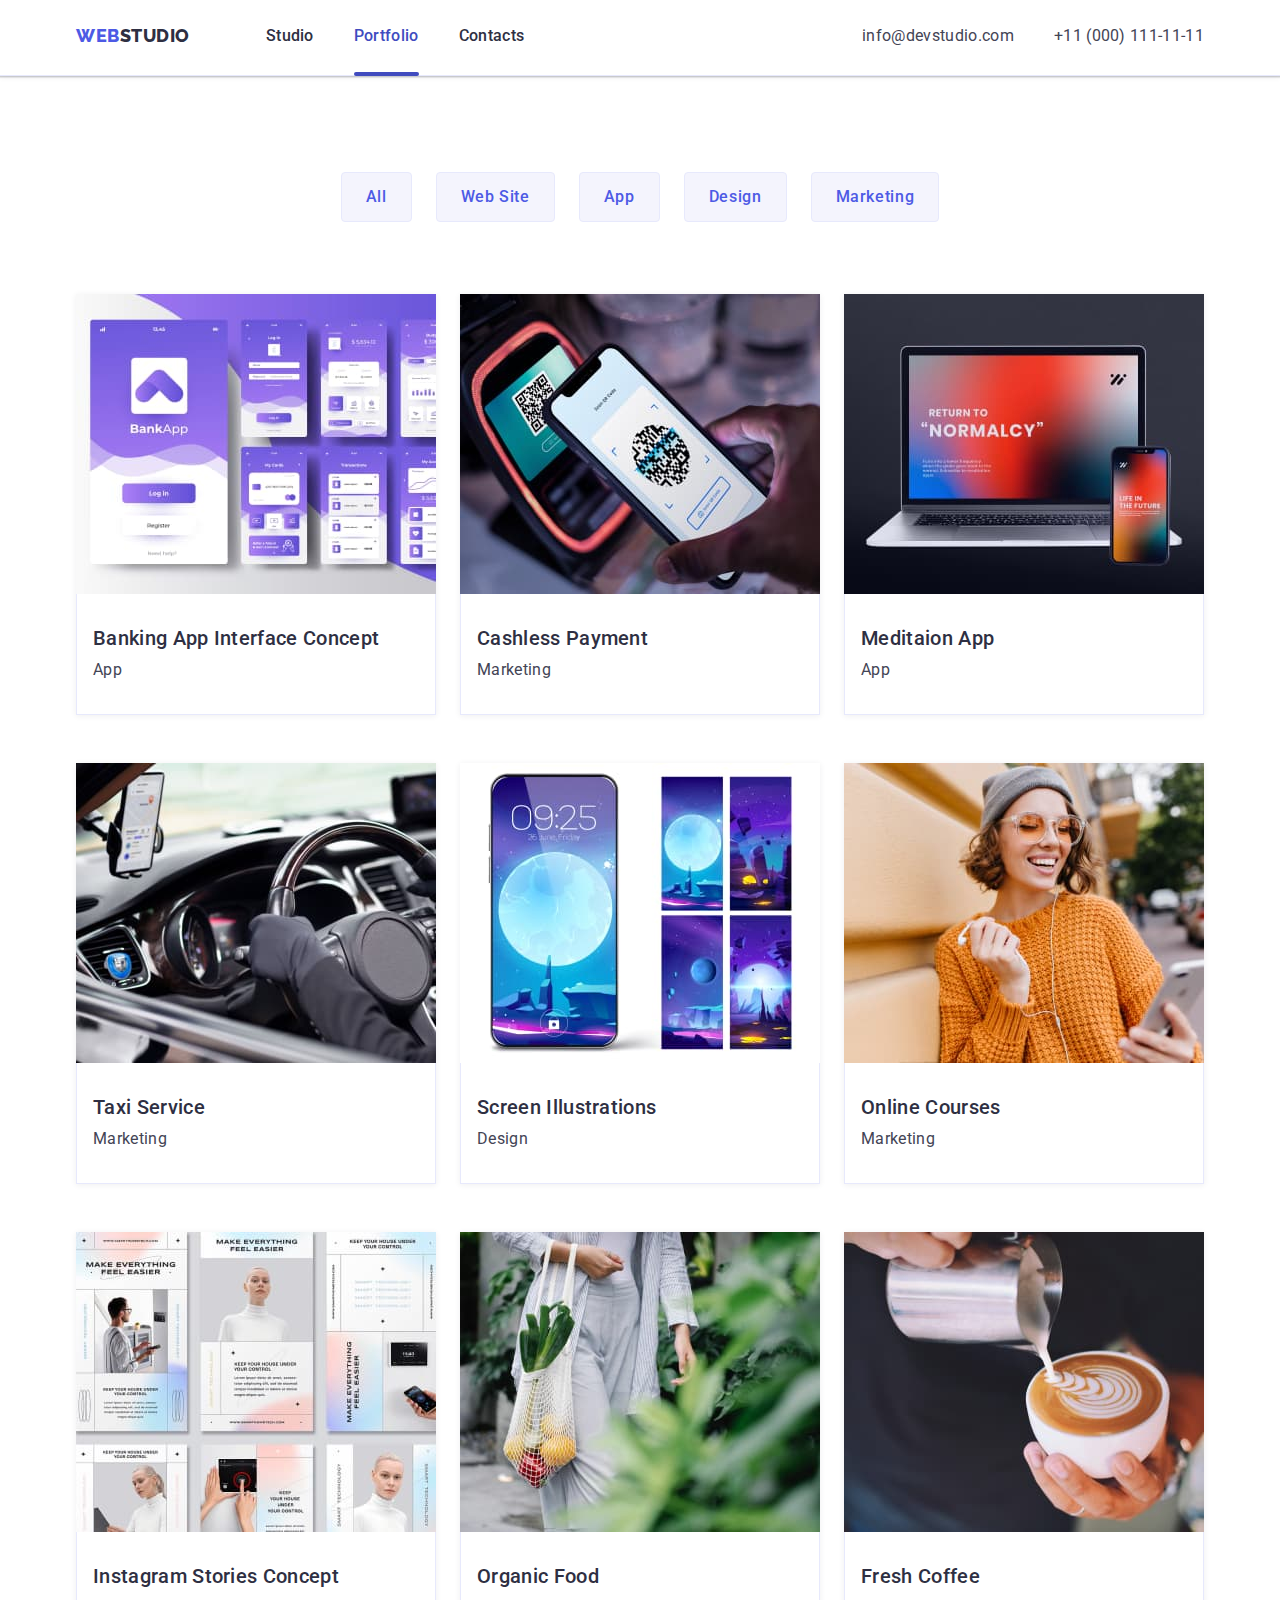
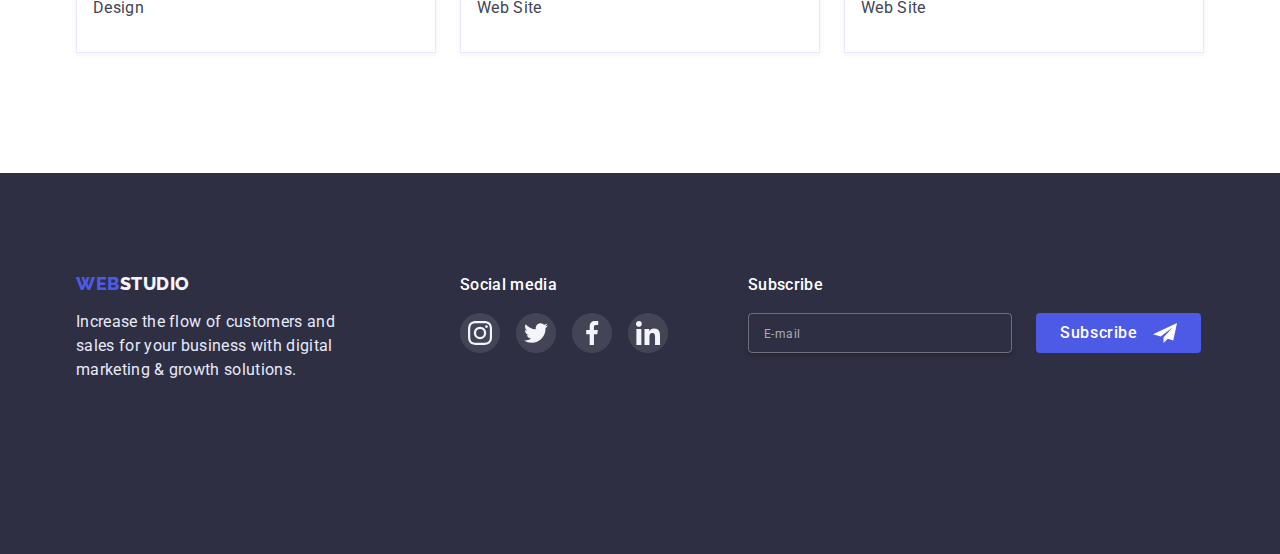
==== commit 033eb88b: "current page" ====
--- a/Portfolio.html
+++ b/Portfolio.html
@@ -28,9 +28,12 @@
           >
           <ul class="header-menu list">
             <li class="menu-item">
+              <a href="./index.html" class="navigation">Studio</a>
             </li>
             <li class="menu-item">
-              <a href="./Portfolio.html" class="navigation current">Portfolio</a>
+              <a href="./Portfolio.html" class="navigation current"
+                >Portfolio</a
+              >
             </li>
             <li class="menu-item">
               <a href="" class="navigation">Contacts</a>
@@ -58,11 +61,7 @@
 
       <div class="mobile-menu js-menu-container">
         <div class="mobile-menu-container">
-          <button
-            type="button"
-            class="mobile-close-btn js-close-menu"
-            data-modal-close
-          >
+          <button type="button" class="mobile-close-btn js-close-menu">
             <svg class="modal-close-svg" width="8" height="8">
               <use href="./images/icons.svg#icon-close-black"></use>
             </svg>
@@ -204,11 +203,7 @@
                       "
                       media="(max-width: 767px)"
                     />
-                    <img
-                      src="./images/banking-mobile.jpg"
-                      alt="Banking App"
-
-                    />
+                    <img src="./images/banking-mobile.jpg" alt="Banking App" />
                   </picture>
                   <p class="overlay">
                     14 Stylish and User-Friendly App Design Concepts · Task
@@ -244,10 +239,7 @@
                         ./images/qrcode-mobile@2x.jpg 2x
                       "
                       media="(max-width: 767px)" />
-                    <img
-                      src="./images/qrcode-mobile.jpg"
-                      alt="QR code"
-
+                    <img src="./images/qrcode-mobile.jpg" alt="QR code"
                   /></picture>
                   <p class="overlay">
                     14 Stylish and User-Friendly App Design Concepts · Task
@@ -283,11 +275,7 @@
                         ./images/notebook-mobile@2x.jpg 2x
                       "
                       media="(max-width: 767px)" />
-                    <img
-                      src="./images/notebook-mobile.jpg"
-                      alt="Notebook"
-
-
+                    <img src="./images/notebook-mobile.jpg" alt="Notebook"
                   /></picture>
                   <p class="overlay">
                     14 Stylish and User-Friendly App Design Concepts · Task
@@ -323,10 +311,7 @@
                         ./images/car-mobile@2x.jpg 2x
                       "
                       media="(max-width: 767px)" />
-                    <img
-                      src="./images/car-mobile.jpg"
-                      alt="Car steering wheel"
-
+                    <img src="./images/car-mobile.jpg" alt="Car steering wheel"
                   /></picture>
                   <p class="overlay">
                     14 Stylish and User-Friendly App Design Concepts · Task
@@ -362,9 +347,7 @@
                         ./images/cellphone-mobile@2x.jpg 2x
                       "
                       media="(max-width: 767px)" />
-                    <img
-                      src="./images/cellphone-mobile.jpg"
-                      alt="Cellphone"
+                    <img src="./images/cellphone-mobile.jpg" alt="Cellphone"
                   /></picture>
                   <p class="overlay">
                     14 Stylish and User-Friendly App Design Concepts · Task
@@ -436,10 +419,7 @@
                         ./images/persons-mobile@2x.jpg 2x
                       "
                       media="(max-width: 767px)" />
-                    <img
-                      src="./images/persons-mobile.jpg"
-                      alt="Persons"
-
+                    <img src="./images/persons-mobile.jpg" alt="Persons"
                   /></picture>
                   <p class="overlay">
                     14 Stylish and User-Friendly App Design Concepts · Task
@@ -475,10 +455,7 @@
                         ./images/fruit-mobile@2x.jpg 2x
                       "
                       media="(max-width: 767px)" />
-                    <img
-                      src="./images/fruit-mobile.jpg"
-                      alt="Fruit"
-
+                    <img src="./images/fruit-mobile.jpg" alt="Fruit"
                   /></picture>
                   <p class="overlay">
                     14 Stylish and User-Friendly App Design Concepts · Task
@@ -514,10 +491,7 @@
                         ./images/coffee-mobile@2x.jpg 2x
                       "
                       media="(max-width: 767px)" />
-                    <img
-                      src="./images/coffee-mobile.jpg"
-                      alt="Coffee"
-
+                    <img src="./images/coffee-mobile.jpg" alt="Coffee"
                   /></picture>
                   <p class="overlay">
                     14 Stylish and User-Friendly App Design Concepts · Task
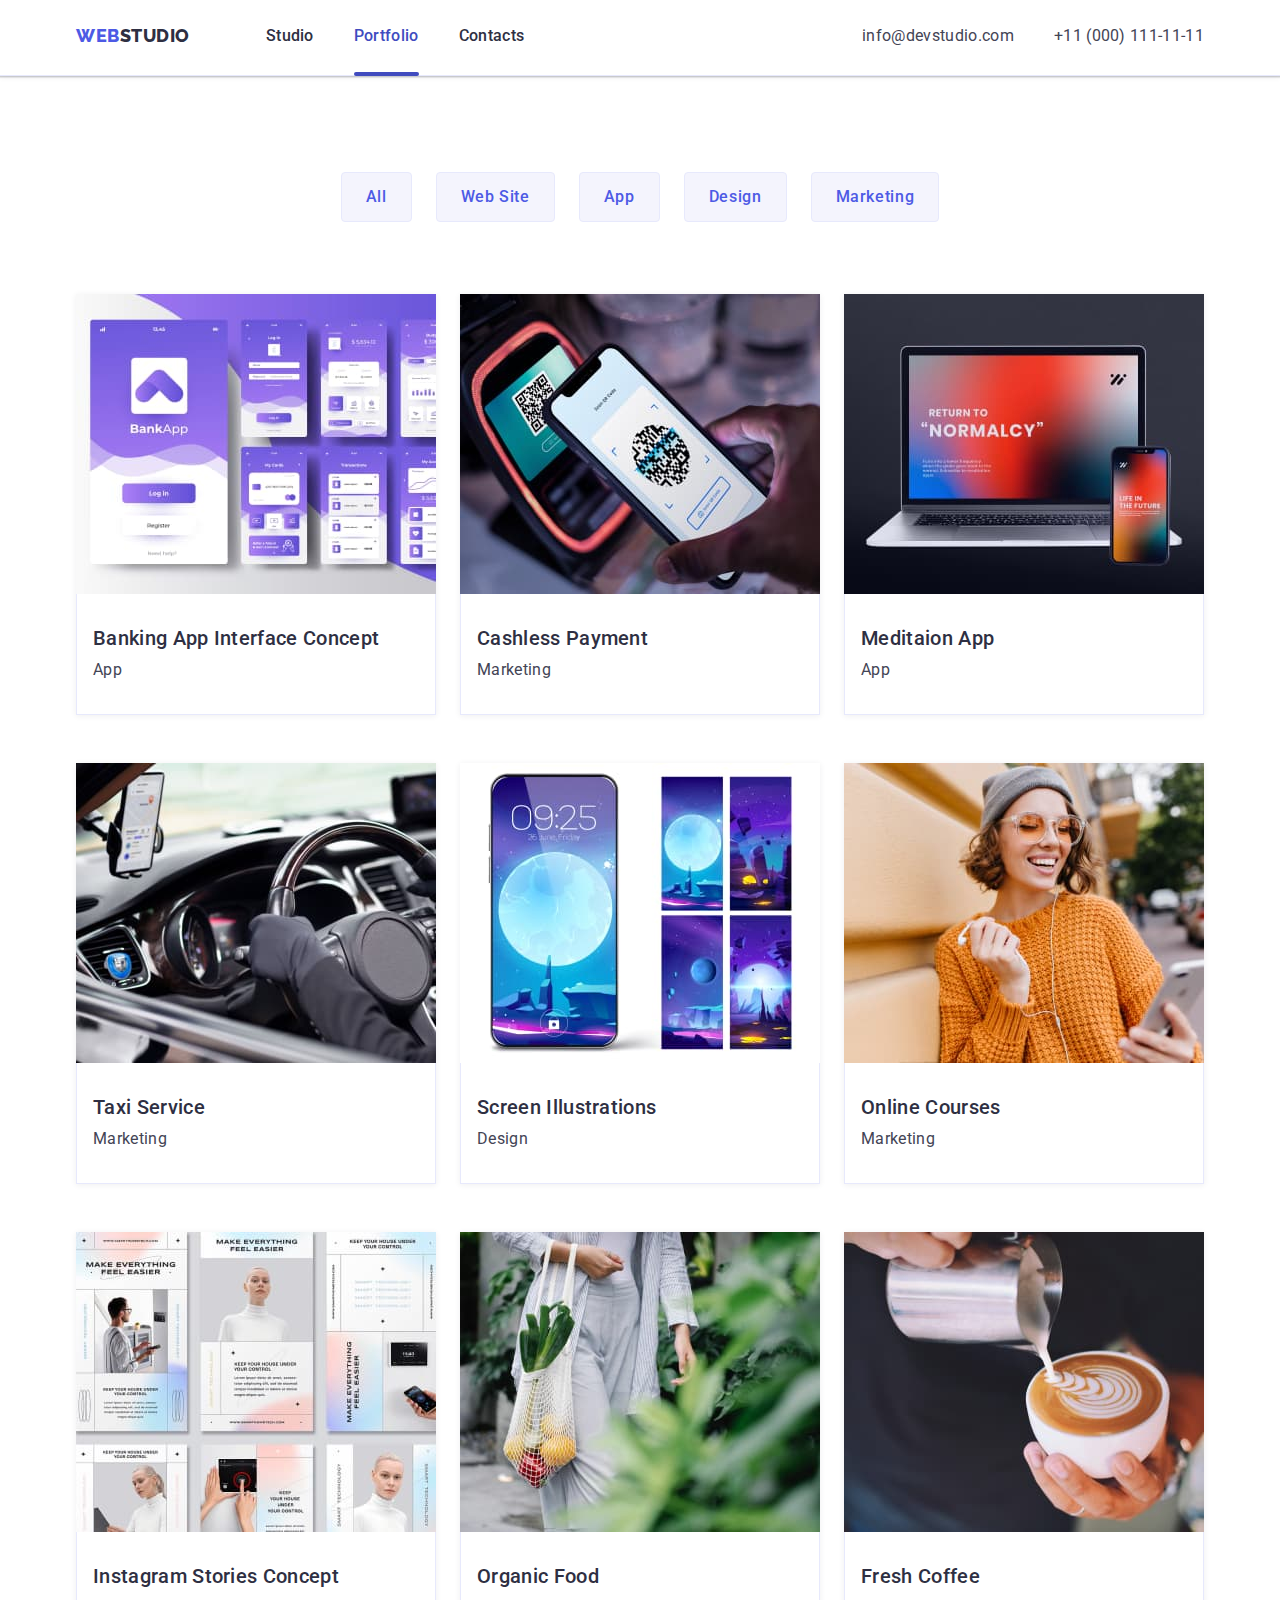
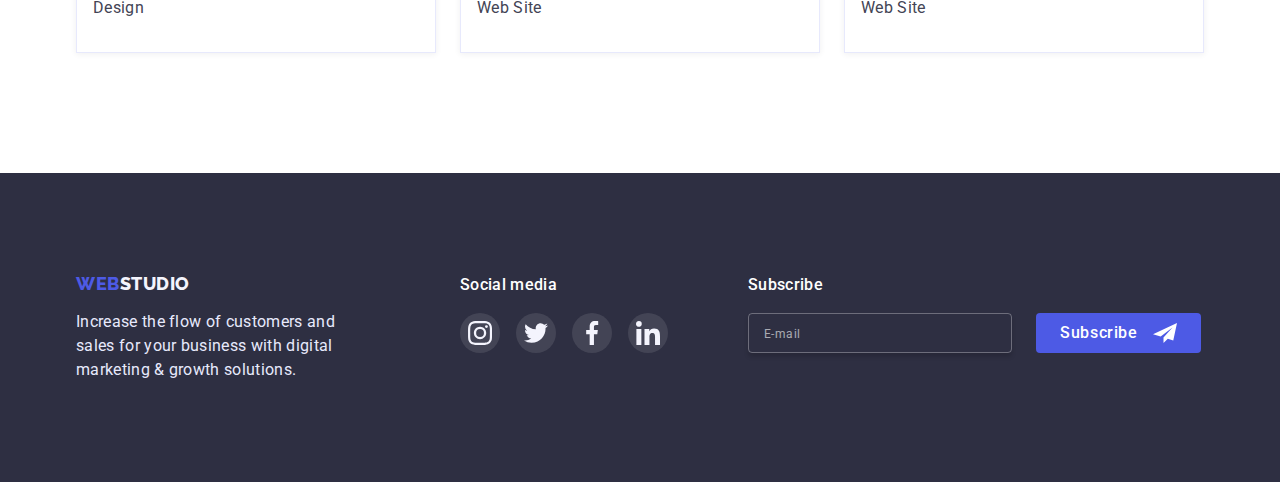
==== commit 100d9730: "delete coment" ====
--- a/Portfolio.html
+++ b/Portfolio.html
@@ -152,35 +152,6 @@
             <li class="card-item">
               <a href="" class="card-link"
                 ><div class="wrapper-overlay">
-                  <!-- <picture>
-                    <source
-                      srcset="
-                        ./images/banking-desktop.jpg    360w,
-                        ./images/banking-desktop@2x.jpg 720w
-                      "
-                      media="(min-width: 1200px)"
-                    />
-                    <source
-                      srcset="
-                        ./images/banking-tablet.jpg    356w,
-                        ./images/banking-tablet@2x.jpg 712w
-                      "
-                      media="(min-width: 768px)"
-                    />
-                    <source
-                      srcset="
-                        ./images/banking-mobile.jpg    396w,
-                        ./images/banking-mobile@2x.jpg 792w
-                      "
-                      media="(max-width: 767px)"
-                    />
-                    <img
-                      src="./images/banking-mobile.jpg"
-                      alt="Banking App"
-                      sizes="(min-width: 1200px) 33w, (min-width: 768px) 50w,
-                    (max-width: 767px) 100w"
-                    />
-                  </picture> -->
                   <picture>
                     <source
                       srcset="
--- a/css/styles.css
+++ b/css/styles.css
@@ -752,6 +752,13 @@
     box-shadow: 0px 1px 6px rgba(46, 47, 66, 0.08), 0px 1px 1px rgba(46, 47, 66, 0.16), 0px 2px 1px rgba(46, 47, 66, 0.08);
     border-radius: 0px 0px 4px 4px;
 }
+/* +++++++++++ Tablet ++++++++++++ */
+
+@media screen and (max-width: 767px) {
+    .team-item:not(:last-child) {
+        margin-bottom: 72px;
+    }
+}
 
 /* +++++++++++ Tablet ++++++++++++ */
 
@@ -829,6 +836,11 @@
 /* +++++++++++ Tablet ++++++++++++ */
 
 @media screen and (min-width: 768px) {
+
+    .customer-container {
+        width: 584px;
+    }
+
     .customer-list {
         column-gap: 24px;
     }
@@ -842,6 +854,10 @@
 /* +++++++++++ Desktop ++++++++++++ */
 
 @media screen and (min-width: 1200px) {
+    .customer-container {
+        width: 1158px;
+    }
+
     .customer-item {
         flex-basis: calc((100% - 5*24px) / 6);
         height: 88px;
@@ -980,6 +996,7 @@
 
 @media screen and (min-width: 768px) {
     .ftr-cntnr {
+        width: 584px;
         display: flex;
         flex-wrap: wrap;
     }
@@ -1006,6 +1023,10 @@
 /* +++++++++++ Desktop ++++++++++++ */
 
 @media screen and (min-width: 1200px) {
+    .ftr-cntnr {
+            width: 1158px;
+    }
+
     .ftr {
         padding-top: 100px;
         padding-bottom: 100px;
@@ -1013,6 +1034,7 @@
 
     .ftr-motto {
         margin-right: 120px;
+        margin-bottom: 0;
     }
 
     .net-container {
@@ -1230,7 +1252,6 @@
 @media screen and (min-width: 280px) and (max-width: 400px) {
     .modal {
         max-width: 100%;
-        min-height: 100%;
     }
 }
 
